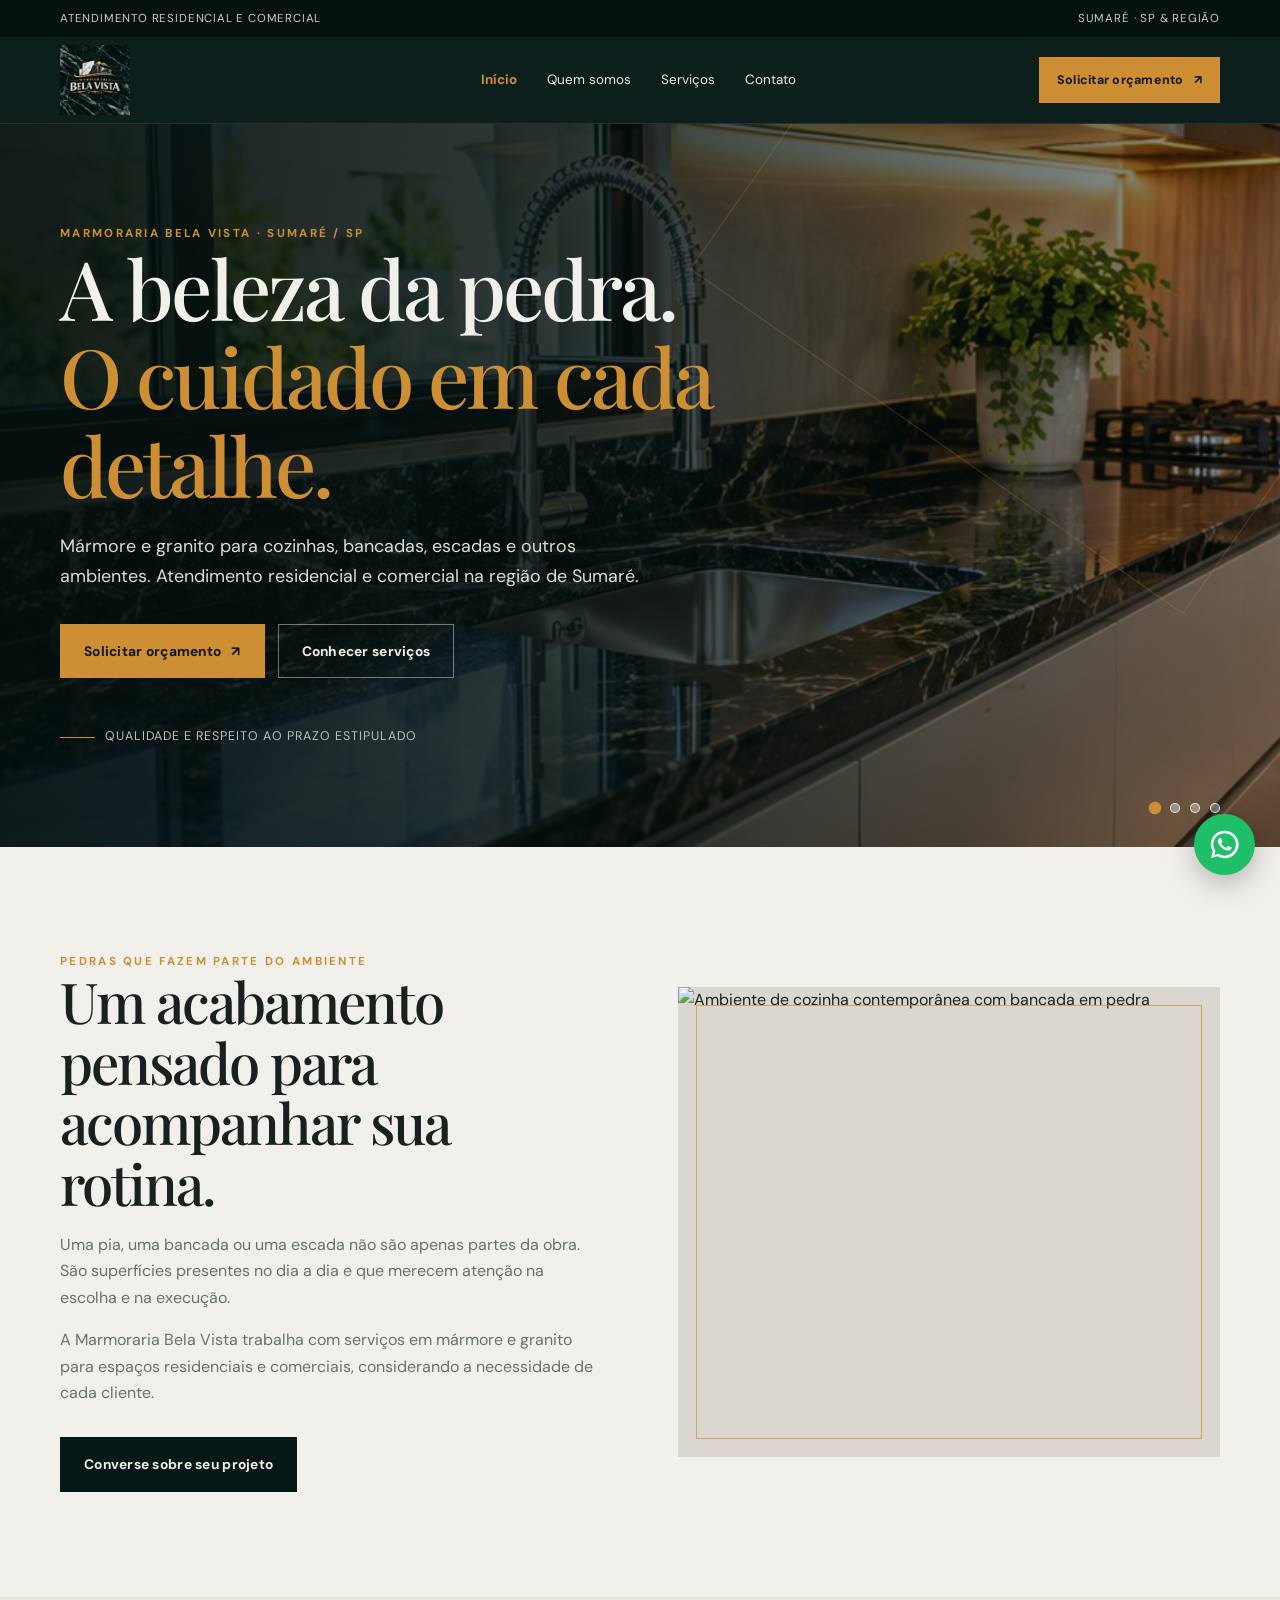
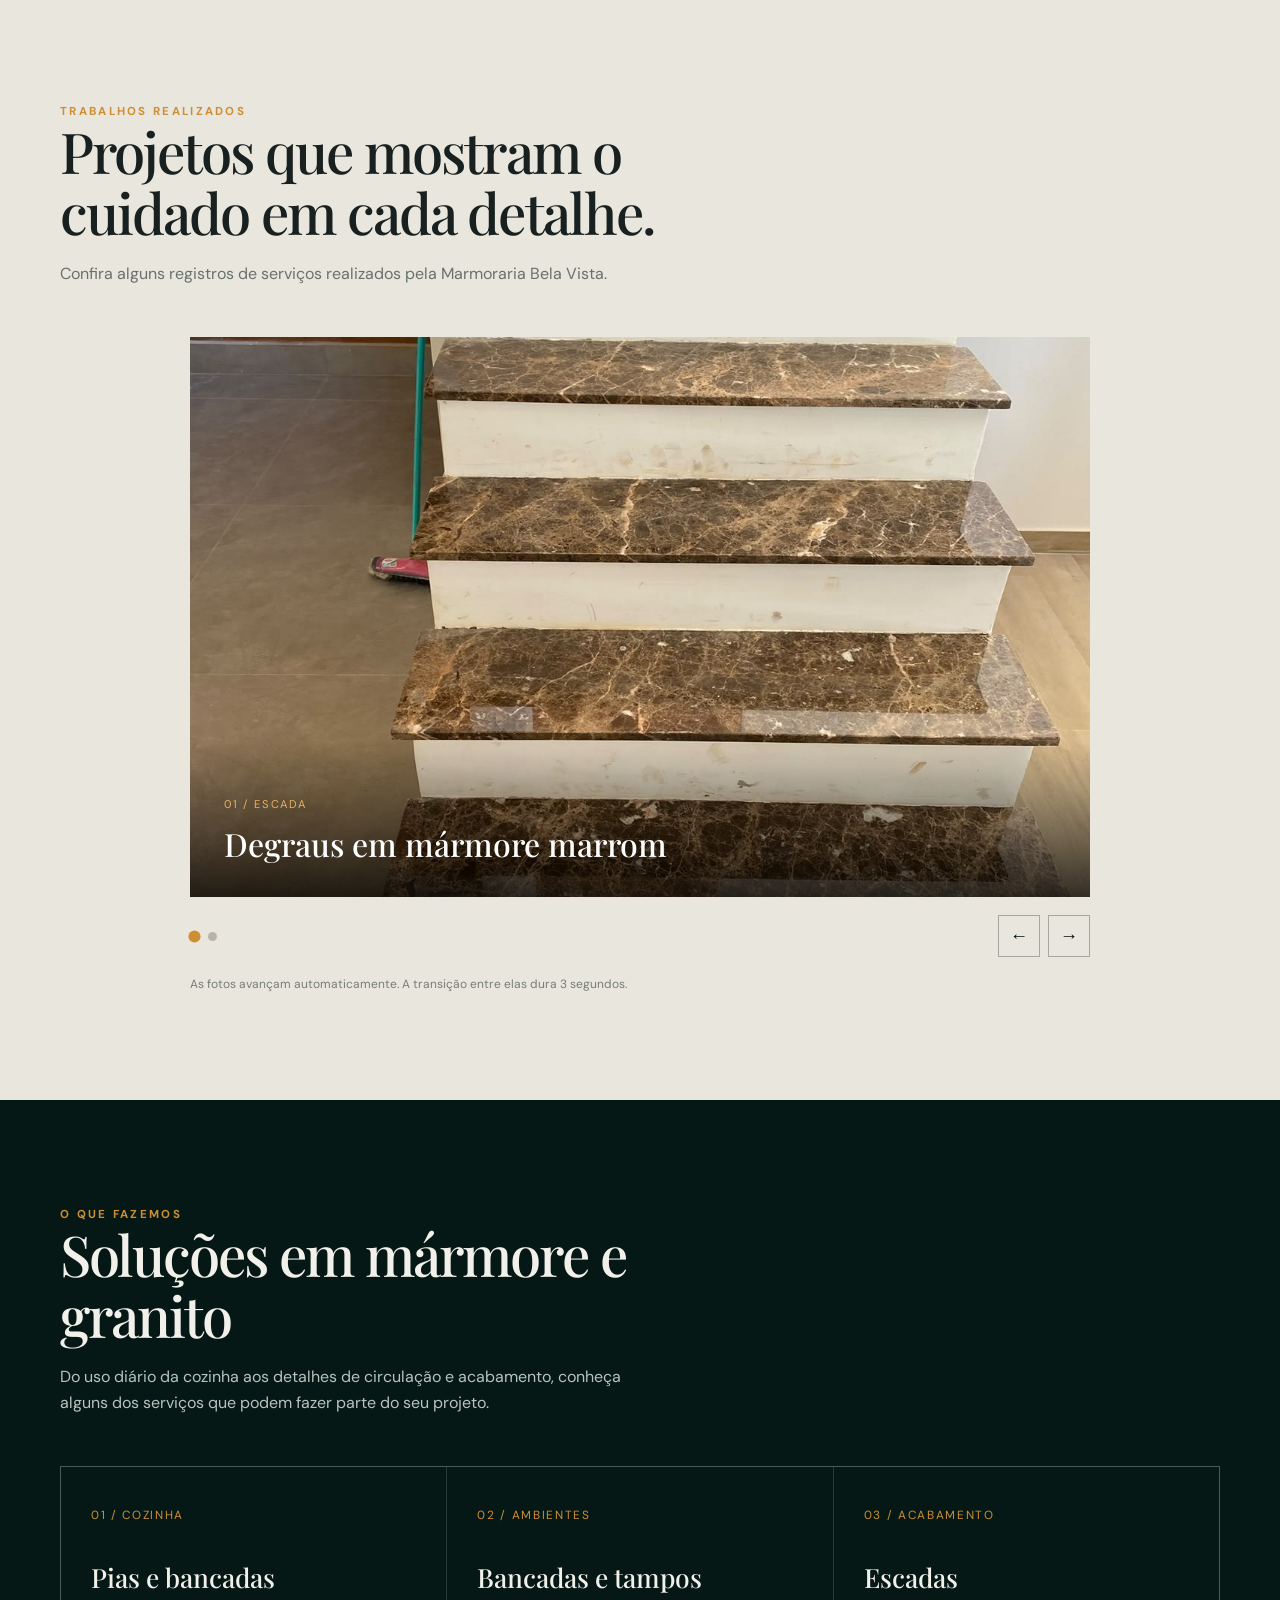
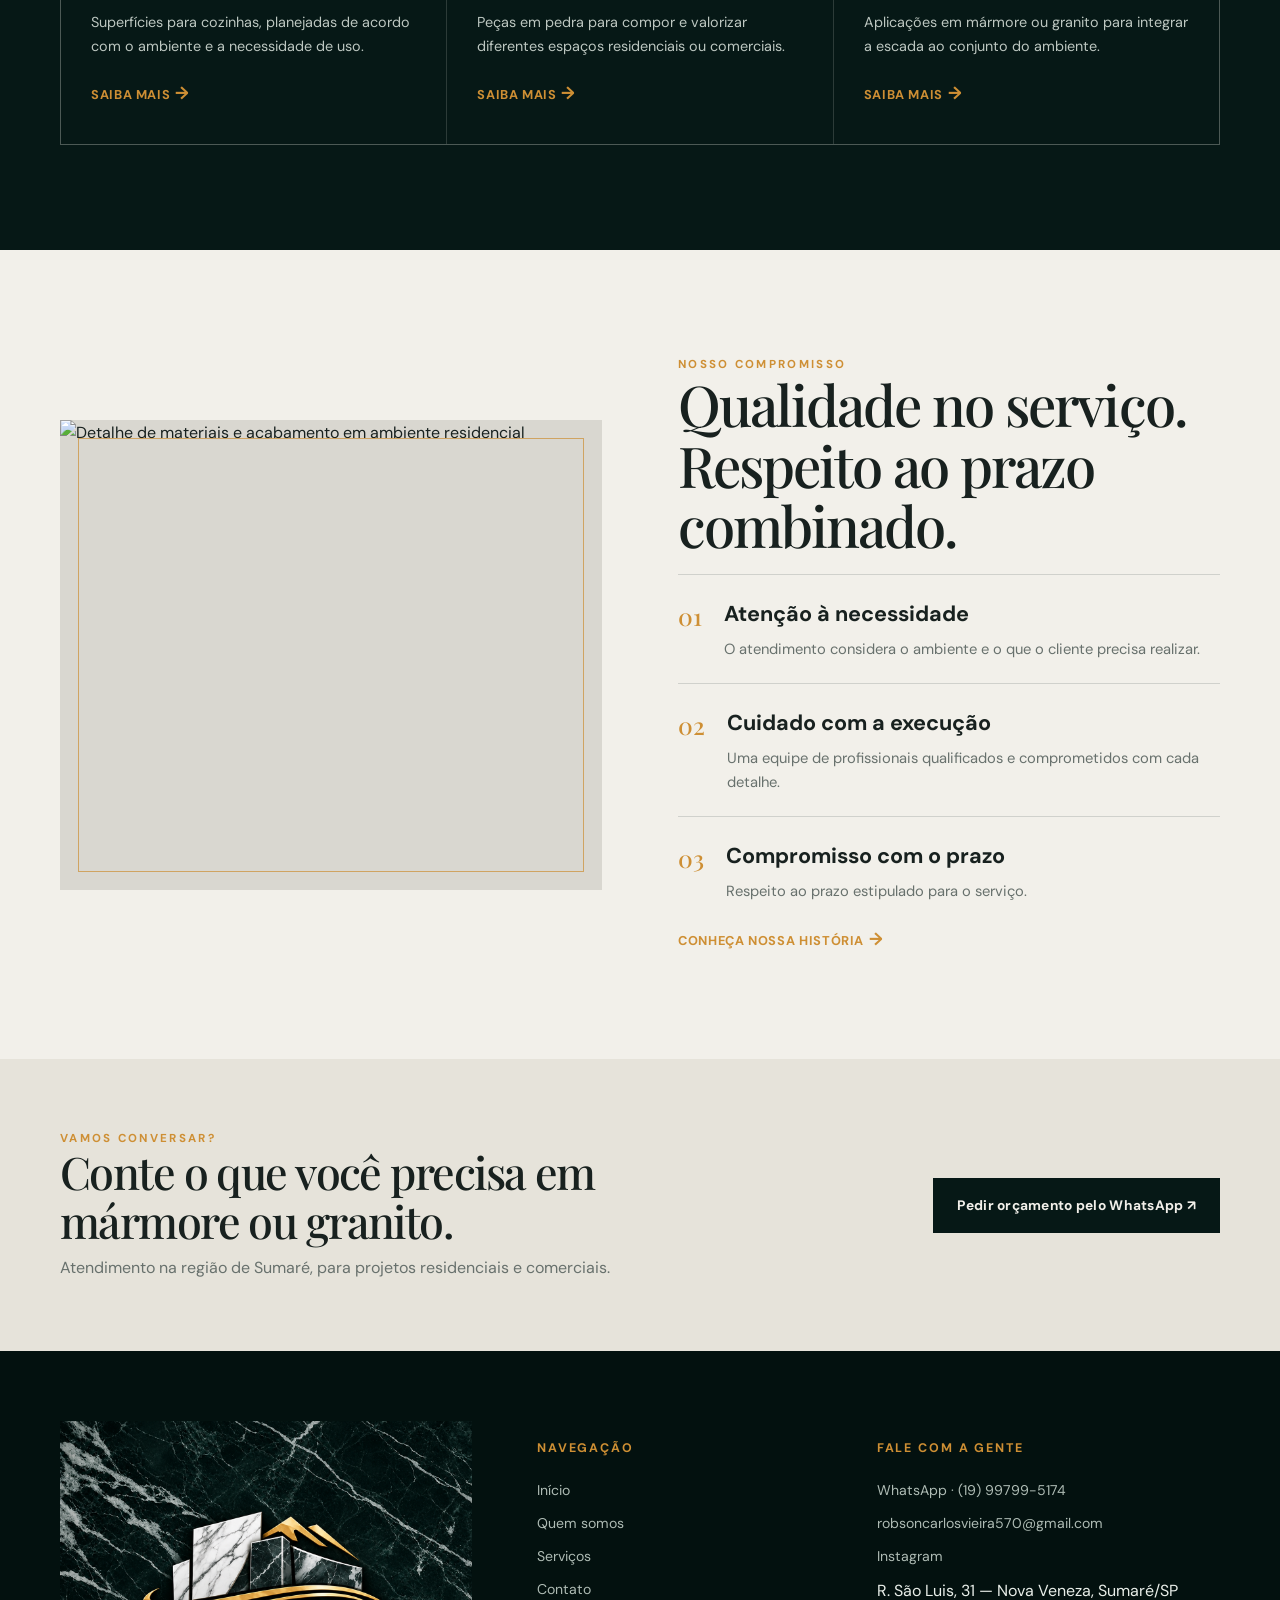
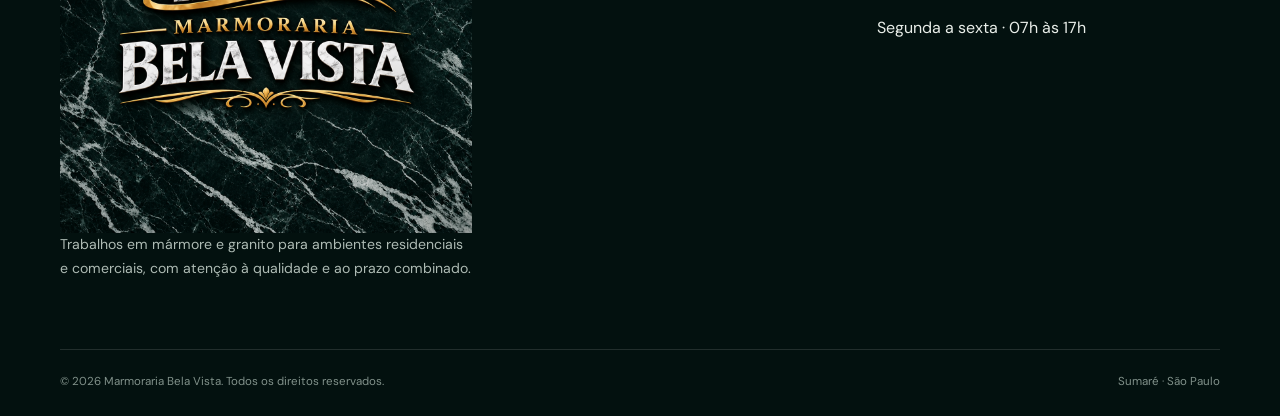
==== index.html @ 1e5c3ea9 "Initial commit: Site Marmoraria Bela Vista" ====
<!doctype html><html lang="pt-BR"><head><meta charset="utf-8"><meta name="viewport" content="width=device-width, initial-scale=1"><title>Mármore e granito em Sumaré | Marmoraria Bela Vista</title><meta name="description" content="Serviços em mármore e granito para cozinhas, bancadas, escadas e ambientes residenciais e comerciais na região de Sumaré, SP."><meta name="theme-color" content="#061816"><meta property="og:title" content="Mármore e granito em Sumaré | Marmoraria Bela Vista"><meta property="og:description" content="Serviços em mármore e granito para cozinhas, bancadas, escadas e ambientes residenciais e comerciais na região de Sumaré, SP."><meta property="og:type" content="website"><link rel="icon" href="assets/logo-bela-vista.png"><link rel="stylesheet" href="styles.css"></head><body>
<div class="topline"><div class="container"><span>ATENDIMENTO RESIDENCIAL E COMERCIAL</span><span>SUMARÉ · SP & REGIÃO</span></div></div>
<header class="header"><div class="container nav"><a class="brand" href="./index.html" aria-label="Marmoraria Bela Vista - página inicial"><img src="assets/logo-bela-vista.png" alt="Marmoraria Bela Vista"></a><nav class="navlinks" aria-label="Navegação principal"><a href="./index.html">Início</a><a href="./quem-somos.html">Quem somos</a><a href="./servicos.html">Serviços</a><a href="./contato.html">Contato</a></nav><a class="btn" href="https://wa.me/5519997995174?text=OL%C3%81%2C%20VIM%20PELO%20SITE%20E%20GOSTARIA%20DE%20SOLICITAR%20UM%20OR%C3%87AMENTO.">Solicitar orçamento <span>↗</span></a><button class="menu-toggle" aria-label="Abrir menu" aria-expanded="false">☰</button></div></header>

<main>
<section class="hero" aria-label="Destaques da Marmoraria Bela Vista">
  <div class="hero-slides" aria-hidden="true">
    <img class="hero-slide is-active" src="assets/hero-bancada-granito.jpg" alt="">
    <img class="hero-slide" src="assets/hero-pia-marmore.jpg" alt="">
    <img class="hero-slide" src="assets/hero-escada-granito.jpg" alt="">
    <img class="hero-slide" src="assets/hero-mesa-marmore.jpg" alt="">
  </div>
  <div class="hero-pagination" aria-label="Imagens em destaque">
    <button class="hero-dot is-active" type="button" aria-label="Mostrar imagem 1" aria-pressed="true"></button>
    <button class="hero-dot" type="button" aria-label="Mostrar imagem 2" aria-pressed="false"></button>
    <button class="hero-dot" type="button" aria-label="Mostrar imagem 3" aria-pressed="false"></button>
    <button class="hero-dot" type="button" aria-label="Mostrar imagem 4" aria-pressed="false"></button>
  </div>
  <div class="container"><div class="hero-content reveal"><div class="eyebrow">Marmoraria Bela Vista · Sumaré / SP</div><h1 class="serif">A beleza da pedra.<br><span>O cuidado em cada detalhe.</span></h1><p class="lead">Mármore e granito para cozinhas, bancadas, escadas e outros ambientes. Atendimento residencial e comercial na região de Sumaré.</p><div class="hero-actions"><a class="btn" href="https://wa.me/5519997995174?text=OL%C3%81%2C%20VIM%20PELO%20SITE%20E%20GOSTARIA%20DE%20SOLICITAR%20UM%20OR%C3%87AMENTO.">Solicitar orçamento <span>↗</span></a><a class="btn btn-outline" href="./servicos.html">Conhecer serviços</a></div><div class="hero-note"><i></i>Qualidade e respeito ao prazo estipulado</div></div></div></section>
<section class="section"><div class="container split"><div class="copy reveal"><div class="eyebrow">Pedras que fazem parte do ambiente</div><h2 class="serif">Um acabamento pensado para acompanhar sua rotina.</h2><p>Uma pia, uma bancada ou uma escada não são apenas partes da obra. São superfícies presentes no dia a dia e que merecem atenção na escolha e na execução.</p><p>A Marmoraria Bela Vista trabalha com serviços em mármore e granito para espaços residenciais e comerciais, considerando a necessidade de cada cliente.</p><a class="btn btn-dark" href="./contato.html">Converse sobre seu projeto</a></div><div class="photo-frame reveal"><img src="https://images.unsplash.com/photo-1600607687920-4e2a09cf159d?auto=format&fit=crop&w=1100&q=85" alt="Ambiente de cozinha contemporânea com bancada em pedra" loading="lazy"></div></div></section>

<section class="section projects-section" id="projetos">
  <div class="container">
    <div class="section-head reveal">
      <div class="eyebrow">Trabalhos realizados</div>
      <h2 class="serif">Projetos que mostram o cuidado em cada detalhe.</h2>
      <p>Confira alguns registros de serviços realizados pela Marmoraria Bela Vista.</p>
    </div>
    <div class="project-carousel reveal" aria-label="Galeria de projetos da Marmoraria Bela Vista">
      <div class="project-slides">
        <figure class="project-slide is-active">
          <img src="assets/projeto-escada-marmore-marrom.jpg" alt="Escada com degraus revestidos em mármore marrom" loading="lazy">
          <figcaption><span>01 / Escada</span><strong>Degraus em mármore marrom</strong></figcaption>
        </figure>
        <figure class="project-slide">
          <img src="assets/projeto-bancada-cozinha.jpg" alt="Bancada de cozinha em pedra clara com cuba de inox" loading="lazy">
          <figcaption><span>02 / Cozinha</span><strong>Bancada em pedra clara com cuba</strong></figcaption>
        </figure>
      </div>
      <div class="project-controls">
        <div class="project-dots" aria-label="Selecionar foto">
          <button class="project-dot is-active" aria-label="Mostrar foto 1" aria-pressed="true"></button>
          <button class="project-dot" aria-label="Mostrar foto 2" aria-pressed="false"></button>
        </div>
        <div class="project-arrows">
          <button class="project-arrow project-prev" aria-label="Foto anterior">←</button>
          <button class="project-arrow project-next" aria-label="Próxima foto">→</button>
        </div>
      </div>
      <p class="carousel-note">As fotos avançam automaticamente. A transição entre elas dura 3 segundos.</p>
    </div>
  </div>
</section>

<section class="section section-dark"><div class="container"><div class="section-head reveal"><div class="eyebrow">O que fazemos</div><h2 class="serif">Soluções em mármore e granito</h2><p>Do uso diário da cozinha aos detalhes de circulação e acabamento, conheça alguns dos serviços que podem fazer parte do seu projeto.</p></div><div class="services-grid"><article class="service reveal"><span class="index">01 / COZINHA</span><h3>Pias e bancadas</h3><p>Superfícies para cozinhas, planejadas de acordo com o ambiente e a necessidade de uso.</p><a class="text-link" href="servicos.html#pias">Saiba mais</a></article><article class="service reveal"><span class="index">02 / AMBIENTES</span><h3>Bancadas e tampos</h3><p>Peças em pedra para compor e valorizar diferentes espaços residenciais ou comerciais.</p><a class="text-link" href="servicos.html#bancadas">Saiba mais</a></article><article class="service reveal"><span class="index">03 / ACABAMENTO</span><h3>Escadas</h3><p>Aplicações em mármore ou granito para integrar a escada ao conjunto do ambiente.</p><a class="text-link" href="servicos.html#escadas">Saiba mais</a></article></div></div></section>
<section class="section"><div class="container split"><div class="photo-frame reveal"><img src="https://images.unsplash.com/photo-1600566753086-00f18fb6b3ea?auto=format&fit=crop&w=1100&q=85" alt="Detalhe de materiais e acabamento em ambiente residencial" loading="lazy"></div><div class="copy reveal"><div class="eyebrow">Nosso compromisso</div><h2 class="serif">Qualidade no serviço. Respeito ao prazo combinado.</h2><div class="numbered"><b>01</b><div><h3>Atenção à necessidade</h3><p>O atendimento considera o ambiente e o que o cliente precisa realizar.</p></div></div><div class="numbered"><b>02</b><div><h3>Cuidado com a execução</h3><p>Uma equipe de profissionais qualificados e comprometidos com cada detalhe.</p></div></div><div class="numbered"><b>03</b><div><h3>Compromisso com o prazo</h3><p>Respeito ao prazo estipulado para o serviço.</p></div></div><a class="text-link" href="./quem-somos.html">Conheça nossa história</a></div></div></section>
<section class="band"><div class="container band-inner"><div><div class="eyebrow">Vamos conversar?</div><h2 class="serif">Conte o que você precisa em mármore ou granito.</h2><p>Atendimento na região de Sumaré, para projetos residenciais e comerciais.</p></div><a class="btn btn-dark" href="https://wa.me/5519997995174?text=OL%C3%81%2C%20VIM%20PELO%20SITE%20E%20GOSTARIA%20DE%20SOLICITAR%20UM%20OR%C3%87AMENTO.">Pedir orçamento pelo WhatsApp ↗</a></div></section>
</main>
<footer class="footer"><div class="container"><div class="footer-grid"><div><a class="footer-brand" href="./index.html" aria-label="Marmoraria Bela Vista - página inicial"><img src="assets/logo-bela-vista.png" alt="Marmoraria Bela Vista"></a><p>Trabalhos em mármore e granito para ambientes residenciais e comerciais, com atenção à qualidade e ao prazo combinado.</p></div><div><h4>Navegação</h4><div class="footer-links"><a href="./index.html">Início</a><a href="./quem-somos.html">Quem somos</a><a href="./servicos.html">Serviços</a><a href="./contato.html">Contato</a></div></div><div><h4>Fale com a gente</h4><div class="footer-links"><a href="https://wa.me/5519997995174?text=OL%C3%81%2C%20VIM%20PELO%20SITE%20E%20GOSTARIA%20DE%20SOLICITAR%20UM%20OR%C3%87AMENTO.">WhatsApp · (19) 99799-5174</a><a href="mailto:robsoncarlosvieira570@gmail.com">robsoncarlosvieira570@gmail.com</a><a href="https://www.instagram.com/marmorariabelavista.26/" target="_blank" rel="noopener">Instagram</a><span>R. São Luis, 31 — Nova Veneza, Sumaré/SP</span><span>Segunda a sexta · 07h às 17h</span></div></div></div><div class="copyright"><span>© 2026 Marmoraria Bela Vista. Todos os direitos reservados.</span><span>Sumaré · São Paulo</span></div></div></footer>
<a class="whatsapp" href="https://wa.me/5519997995174?text=OL%C3%81%2C%20VIM%20PELO%20SITE%20E%20GOSTARIA%20DE%20SOLICITAR%20UM%20OR%C3%87AMENTO." target="_blank" rel="noopener" aria-label="Entrar em contato pelo WhatsApp"><svg viewBox="0 0 32 32" aria-hidden="true"><path d="M16 .8A15.1 15.1 0 0 0 3.1 23.7L1 31l7.5-2A15.2 15.2 0 1 0 16 .8zm0 27.5a12.3 12.3 0 0 1-6.3-1.7l-.5-.3-4.4 1.2L6 23.2l-.3-.5A12.4 12.4 0 1 1 16 28.3zm6.8-9.3c-.4-.2-2.2-1.1-2.5-1.2-.3-.1-.6-.2-.8.2-.2.4-1 1.2-1.2 1.4-.2.2-.4.3-.8.1-.4-.2-1.6-.6-3-1.9-1.1-1-1.9-2.2-2.1-2.6-.2-.4 0-.6.2-.8l.6-.7c.2-.2.3-.4.4-.7.1-.3 0-.5 0-.7-.1-.2-.8-2-1.1-2.7-.3-.7-.6-.6-.8-.6h-.7c-.2 0-.7.1-1 .5-.4.4-1.3 1.3-1.3 3.1s1.3 3.5 1.5 3.8c.2.2 2.6 4 6.3 5.6.9.4 1.6.6 2.1.7.9.3 1.8.2 2.4.1.7-.1 2.2-.9 2.5-1.8.3-.9.3-1.7.2-1.8-.1-.2-.3-.3-.7-.5z"/></svg></a>
<script src="script.js"></script></body></html>
---- styles.css ----
@import url('https://fonts.googleapis.com/css2?family=DM+Sans:wght@400;500;600;700&family=Playfair+Display:wght@500;600;700&display=swap');
:root{--green:#061816;--green2:#0d2925;--cream:#F2F0EA;--gold:#CE8F34;--ink:#18211f;--muted:#68716d;--line:rgba(6,24,22,.14);--white:#fff;--serif:'Playfair Display',Georgia,serif;--sans:'DM Sans',Arial,sans-serif}
*{box-sizing:border-box}html{scroll-behavior:smooth}body{margin:0;background:var(--cream);color:var(--ink);font-family:var(--sans);line-height:1.65}a{color:inherit;text-decoration:none}img{max-width:100%;display:block}.container{width:min(1160px,calc(100% - 48px));margin:auto}.eyebrow{color:var(--gold);font-size:.72rem;letter-spacing:.2em;text-transform:uppercase;font-weight:700}.serif{font-family:var(--serif);font-weight:500;line-height:1.08;letter-spacing:-.035em}h1,h2,h3,p{margin-top:0}h1{font-size:clamp(2.8rem,6.4vw,5.7rem);margin-bottom:24px}h2{font-size:clamp(2.2rem,4.4vw,3.7rem);margin-bottom:18px}h3{font-size:1.35rem}.lead{font-size:1.12rem;color:#d8dfda;max-width:590px}.muted{color:var(--muted)}.btn{display:inline-flex;align-items:center;justify-content:center;gap:10px;padding:15px 23px;background:var(--gold);color:#101713;font-weight:700;font-size:.86rem;letter-spacing:.02em;border:1px solid var(--gold);transition:.25s}.btn:hover{background:#e2aa55;transform:translateY(-2px)}.btn-outline{background:transparent;color:var(--cream);border-color:rgba(242,240,234,.45)}.btn-outline:hover{background:var(--cream);color:var(--green)}.btn-dark{background:var(--green);color:var(--cream);border-color:var(--green)}.btn-dark:hover{background:var(--green2)}.topline{background:#03110f;color:#c8d0cb;font-size:.72rem;letter-spacing:.07em;padding:9px 0}.topline .container{display:flex;justify-content:space-between;gap:20px}.header{position:sticky;top:0;z-index:20;background:rgba(6,24,22,.97);backdrop-filter:blur(12px);border-bottom:1px solid rgba(255,255,255,.09)}.nav{height:86px;display:flex;align-items:center;justify-content:space-between;gap:28px}.brand img{width:178px;height:70px;object-fit:contain;object-position:left center}.navlinks{display:flex;align-items:center;gap:30px;color:#e8ebe6;font-size:.84rem}.navlinks a{transition:color .2s}.navlinks a:hover,.navlinks a.active{color:var(--gold)}.nav .btn{padding:12px 17px;font-size:.78rem}.menu-toggle{display:none;background:none;border:1px solid #60716c;color:white;padding:9px 12px;font-size:1.2rem}.hero{background:var(--green);color:var(--cream);position:relative;overflow:hidden;min-height:650px;display:flex;align-items:center}.hero:before{content:"";position:absolute;inset:0;background:linear-gradient(90deg,rgba(3,15,13,.96) 0%,rgba(3,15,13,.86) 44%,rgba(3,15,13,.28) 100%),url('https://images.unsplash.com/photo-1600607687939-ce8a6c25118c?auto=format&fit=crop&w=2000&q=85') center/cover}.hero:after{content:"";position:absolute;right:-130px;top:-230px;width:600px;height:600px;border:1px solid rgba(206,143,52,.25);transform:rotate(35deg)}.hero-content{position:relative;z-index:1;padding:100px 0;max-width:700px}.hero h1 span{color:var(--gold)}.hero-actions{display:flex;gap:13px;flex-wrap:wrap;margin-top:32px}.hero-note{margin-top:48px;color:#b7c2bb;font-size:.78rem;letter-spacing:.08em;text-transform:uppercase}.hero-note i{display:inline-block;width:35px;height:1px;background:var(--gold);vertical-align:middle;margin-right:10px}.section{padding:105px 0}.section-dark{background:var(--green);color:var(--cream)}.section-head{max-width:720px;margin-bottom:50px}.section-head p{max-width:600px;color:var(--muted)}.section-dark .section-head p{color:#b8c3bd}.split{display:grid;grid-template-columns:1fr 1fr;gap:76px;align-items:center}.photo-frame{position:relative;min-height:470px;background:#d9d7d0;overflow:hidden}.photo-frame img{width:100%;height:100%;min-height:470px;object-fit:cover}.photo-frame:after{content:"";position:absolute;inset:18px;border:1px solid rgba(206,143,52,.7);pointer-events:none}.copy p{color:var(--muted)}.copy .btn{margin-top:15px}.numbered{display:flex;gap:22px;padding:22px 0;border-top:1px solid var(--line)}.numbered:last-child{border-bottom:1px solid var(--line)}.numbered b{font-family:var(--serif);font-size:1.5rem;color:var(--gold);font-weight:500}.numbered h3{margin:0 0 4px}.numbered p{margin:0;color:var(--muted);font-size:.92rem}.services-grid{display:grid;grid-template-columns:repeat(3,1fr);gap:1px;background:rgba(242,240,234,.16);border:1px solid rgba(242,240,234,.16)}.service{padding:34px 30px 36px;background:var(--green);min-height:255px;transition:background .25s}.service:hover{background:#10332d}.service .index{color:var(--gold);font-size:.74rem;letter-spacing:.14em}.service h3{font-family:var(--serif);font-size:1.65rem;font-weight:500;margin:28px 0 12px}.service p{color:#bdc7c1;font-size:.9rem;margin-bottom:20px}.text-link{color:var(--gold);font-weight:700;font-size:.8rem;letter-spacing:.05em;text-transform:uppercase}.text-link:after{content:' →';font-size:1.1rem}.band{background:#e6e3da;padding:70px 0}.band-inner{display:flex;align-items:center;justify-content:space-between;gap:35px}.band h2{font-size:clamp(2rem,3.5vw,3rem);max-width:690px;margin:0}.band p{color:var(--muted);margin:10px 0 0}.story{background:var(--green);color:var(--cream);padding:100px 0}.story .copy p{color:#c3ccc6}.story-photo{height:510px;object-fit:cover;width:100%}.values{display:grid;grid-template-columns:repeat(3,1fr);gap:30px;margin-top:55px}.value{border-top:1px solid rgba(206,143,52,.6);padding-top:20px}.value h3{font-family:var(--serif);font-weight:500;font-size:1.5rem}.value p{font-size:.9rem;color:#c3ccc6}.page-hero{background:var(--green);color:var(--cream);padding:100px 0 92px;position:relative;overflow:hidden}.page-hero:after{content:"";position:absolute;width:520px;height:520px;border:1px solid rgba(206,143,52,.2);right:-150px;top:-250px;transform:rotate(35deg)}.page-hero h1{font-size:clamp(2.8rem,5vw,4.8rem);max-width:820px}.page-hero p{color:#c5cec8;max-width:650px;font-size:1.05rem}.service-detail{display:grid;grid-template-columns:.8fr 1.2fr;gap:70px;padding:62px 0;border-bottom:1px solid var(--line)}.service-detail:last-child{border:0}.service-detail .tag{color:var(--gold);letter-spacing:.16em;font-size:.75rem;font-weight:700}.service-detail h2{font-size:2.4rem}.service-detail p{color:var(--muted)}.service-detail ul{padding-left:18px;color:var(--muted)}.contact-layout{display:grid;grid-template-columns:.85fr 1.15fr;gap:70px}.contact-list{margin-top:35px}.contact-item{padding:19px 0;border-top:1px solid var(--line)}.contact-item small{display:block;color:var(--muted);text-transform:uppercase;letter-spacing:.13em;font-size:.68rem;margin-bottom:5px}.contact-item strong{font-weight:600}.map{width:100%;height:430px;border:0;filter:grayscale(1) contrast(.95)}.footer{background:#03110f;color:#e9eee9;padding:70px 0 25px}.footer-grid{display:grid;grid-template-columns:1.2fr .8fr 1fr;gap:65px;padding-bottom:55px}.footer-logo{width:190px;height:90px;object-fit:contain;object-position:left}.footer p,.footer a{color:#aebbb4;font-size:.88rem}.footer h4{font-size:.78rem;letter-spacing:.15em;text-transform:uppercase;color:var(--gold);margin-bottom:20px}.footer-links{display:grid;gap:10px}.copyright{border-top:1px solid rgba(255,255,255,.12);padding-top:22px;display:flex;justify-content:space-between;gap:20px;color:#81918a;font-size:.72rem}.whatsapp{position:fixed;right:25px;bottom:25px;width:61px;height:61px;border-radius:50%;background:#1fbf69;display:grid;place-items:center;z-index:30;box-shadow:0 8px 28px rgba(0,0,0,.25);animation:pulse 2.5s infinite}.whatsapp svg{width:29px;height:29px;fill:white}.whatsapp:hover{transform:scale(1.06)}@keyframes pulse{0%,100%{box-shadow:0 0 0 0 rgba(31,191,105,.42),0 8px 28px rgba(0,0,0,.25)}50%{box-shadow:0 0 0 10px rgba(31,191,105,0),0 8px 28px rgba(0,0,0,.25)}}.reveal{opacity:0;transform:translateY(18px);transition:opacity .7s,transform .7s}.reveal.visible{opacity:1;transform:none}
@media(max-width:900px){.navlinks{gap:17px}.navlinks a{font-size:.78rem}.nav .btn{display:none}.split{gap:38px}.services-grid{grid-template-columns:repeat(2,1fr)}.footer-grid{gap:35px}.contact-layout{gap:35px}}
@media(max-width:700px){.container{width:min(100% - 36px,560px)}.topline .container{justify-content:center;text-align:center}.topline span:last-child{display:none}.nav{height:74px}.brand img{width:150px;height:62px}.menu-toggle{display:block}.navlinks{display:none;position:absolute;top:74px;left:0;right:0;background:#061816;padding:18px 24px 25px;flex-direction:column;align-items:flex-start;gap:18px;border-top:1px solid rgba(255,255,255,.1)}.navlinks.open{display:flex}.navlinks a{font-size:.92rem}.hero{min-height:620px}.hero:before{background:linear-gradient(90deg,rgba(3,15,13,.94),rgba(3,15,13,.72)),url('https://images.unsplash.com/photo-1600607687939-ce8a6c25118c?auto=format&fit=crop&w=1000&q=80') center/cover}.hero-content{padding:82px 0}.hero h1{font-size:clamp(2.7rem,13vw,4.3rem)}.lead{font-size:1rem}.section{padding:75px 0}.split,.contact-layout,.service-detail{grid-template-columns:1fr;gap:32px}.photo-frame,.photo-frame img{min-height:330px}.services-grid{grid-template-columns:1fr}.service{min-height:0;padding:28px}.band-inner{align-items:flex-start;flex-direction:column}.band{padding:55px 0}.story{padding:75px 0}.story-photo{height:360px}.values{grid-template-columns:1fr;gap:20px;margin-top:35px}.page-hero{padding:76px 0 70px}.page-hero h1{font-size:2.8rem}.service-detail{padding:42px 0}.service-detail h2{font-size:2rem}.map{height:330px}.footer-grid{grid-template-columns:1fr;gap:32px}.footer{padding-top:55px}.copyright{flex-direction:column;gap:8px}.whatsapp{width:56px;height:56px;right:17px;bottom:17px}}
@media(prefers-reduced-motion:reduce){*,*:before,*:after{scroll-behavior:auto!important;animation:none!important;transition:none!important}.reveal{opacity:1;transform:none}}


/* Galeria de projetos reais — fade de 3 segundos */
.projects-section{background:#e9e6de}
.project-carousel{max-width:900px;margin:0 auto}
.project-slides{position:relative;min-height:560px;background:#d5d1c7;overflow:hidden}
.project-slide{position:absolute;inset:0;margin:0;opacity:0;visibility:hidden;transition:opacity 3s ease,visibility 3s ease}
.project-slide.is-active{opacity:1;visibility:visible;z-index:1}
.project-slide img{width:100%;height:560px;object-fit:cover;object-position:center 54%}
.project-slide figcaption{position:absolute;left:0;right:0;bottom:0;padding:55px 34px 26px;color:#fff;background:linear-gradient(transparent,rgba(0,0,0,.78));display:flex;flex-direction:column;gap:5px}
.project-slide figcaption span{font-size:.7rem;letter-spacing:.16em;text-transform:uppercase;color:#e7b15e}
.project-slide figcaption strong{font-family:var(--serif);font-size:clamp(1.35rem,3vw,2rem);font-weight:500}
.project-controls{display:flex;justify-content:space-between;align-items:center;padding:18px 0}
.project-dots{display:flex;gap:9px}
.project-dot{width:9px;height:9px;border:0;border-radius:50%;padding:0;background:#b9b4a8;cursor:pointer;transition:background .25s,transform .25s}
.project-dot.is-active{background:var(--gold);transform:scale(1.35)}
.project-arrows{display:flex;gap:8px}
.project-arrow{width:42px;height:42px;border:1px solid rgba(6,24,22,.3);background:transparent;color:var(--green);font-size:1.15rem;cursor:pointer;transition:.2s}
.project-arrow:hover{background:var(--green);color:var(--cream)}
.carousel-note{font-size:.75rem;color:#777d76;margin:0}
@media(max-width:700px){.project-slides{min-height:470px}.project-slide img{height:470px}.project-slide figcaption{padding:45px 20px 20px}}
@media(prefers-reduced-motion:reduce){.project-slide{transition:none}}


/* Ajustes de navegação e slideshow principal */
.navlinks a[aria-current="page"]{color:var(--gold);font-weight:700}
.hero{isolation:isolate}
.hero:before{z-index:1;background:linear-gradient(90deg,rgba(3,15,13,.94) 0%,rgba(3,15,13,.82) 44%,rgba(3,15,13,.42) 100%)}
.hero:after{z-index:3;pointer-events:none}
.hero-slides{position:absolute;inset:0;z-index:0;background:#061816}
.hero-slide{position:absolute;inset:0;width:100%;height:100%;object-fit:cover;opacity:0;transition:opacity 1.6s ease;object-position:center 54%}
.hero-slide.is-active{opacity:1}
.hero-pagination{position:absolute;z-index:2;right:max(24px,calc((100% - 1160px)/2));bottom:34px;display:flex;gap:10px}
.hero-dot{width:10px;height:10px;border:1px solid rgba(255,255,255,.8);border-radius:50%;padding:0;background:rgba(255,255,255,.35);cursor:pointer;transition:background .25s,transform .25s}
.hero-dot.is-active{background:var(--gold);border-color:var(--gold);transform:scale(1.25)}
@media(max-width:700px){.hero-pagination{right:22px;bottom:24px}}
@media(prefers-reduced-motion:reduce){.hero-slide{transition:none}}

.hero-content{position:relative;z-index:2}
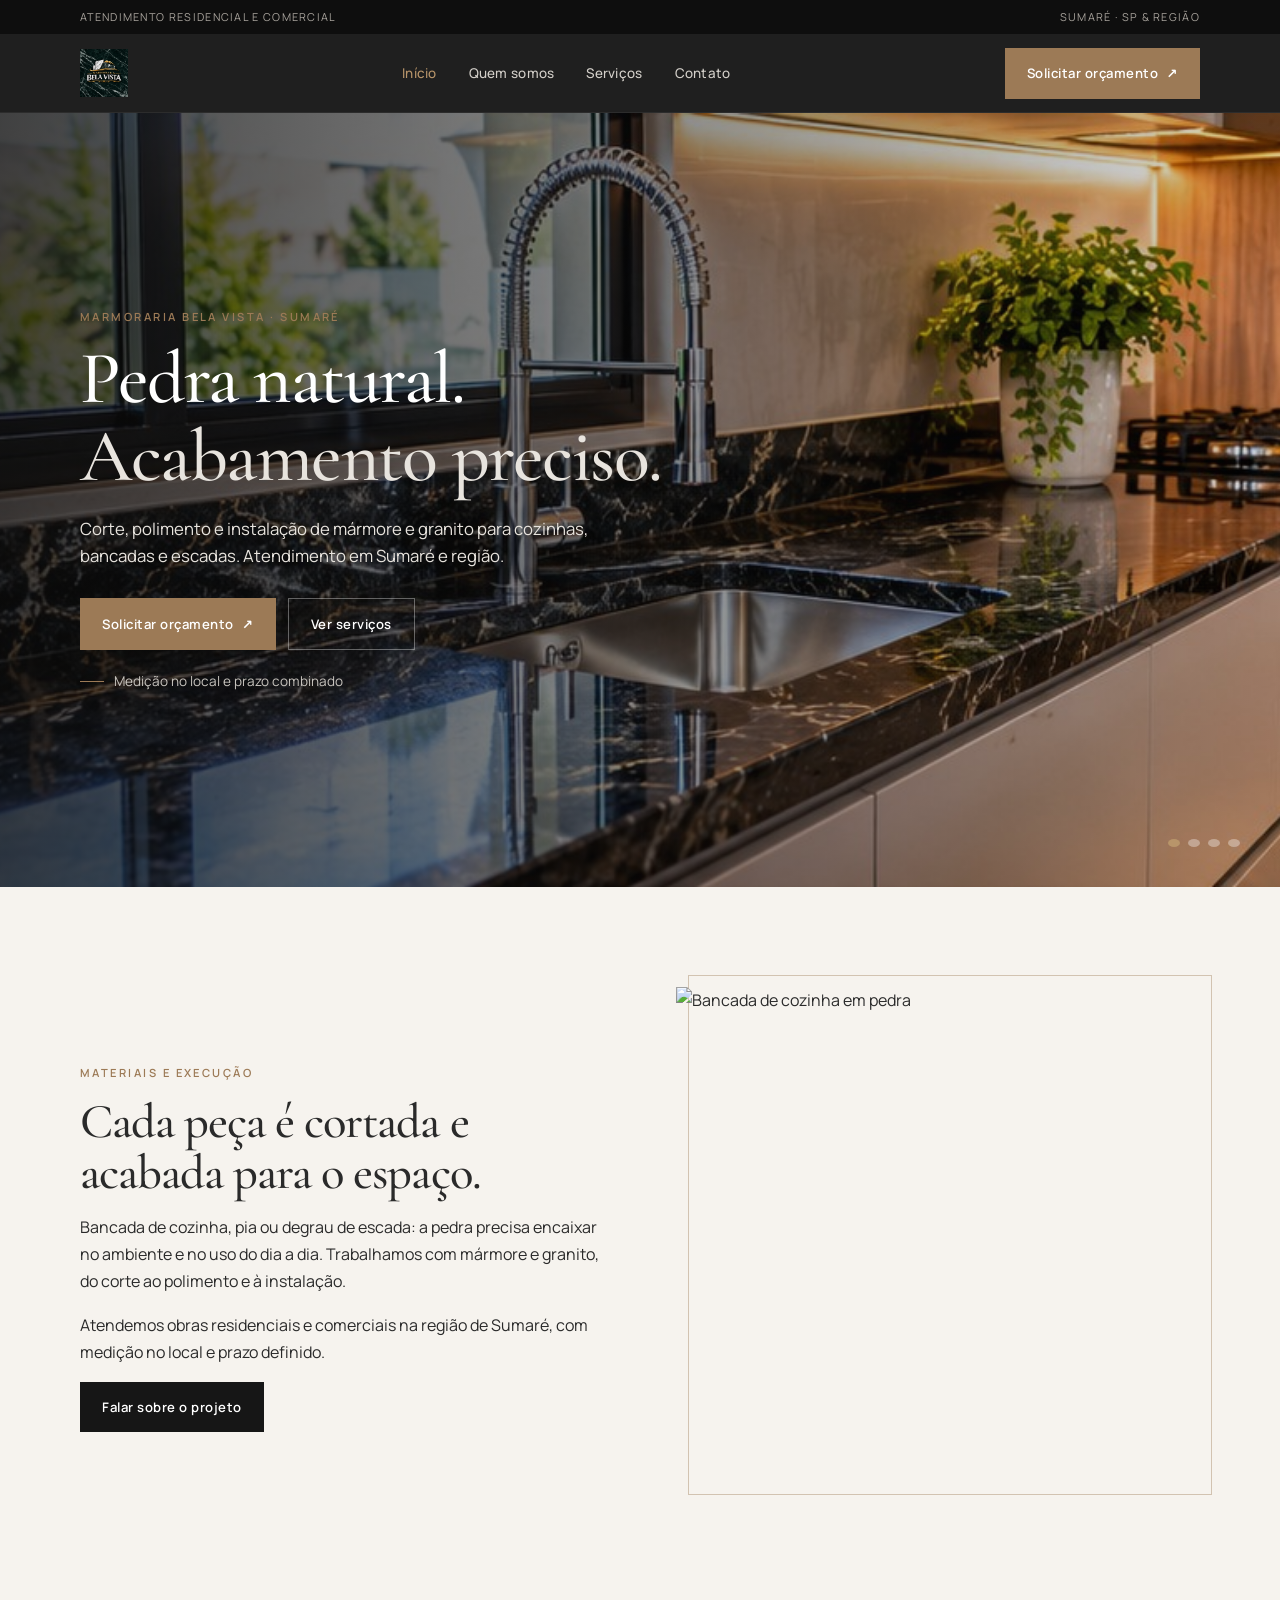
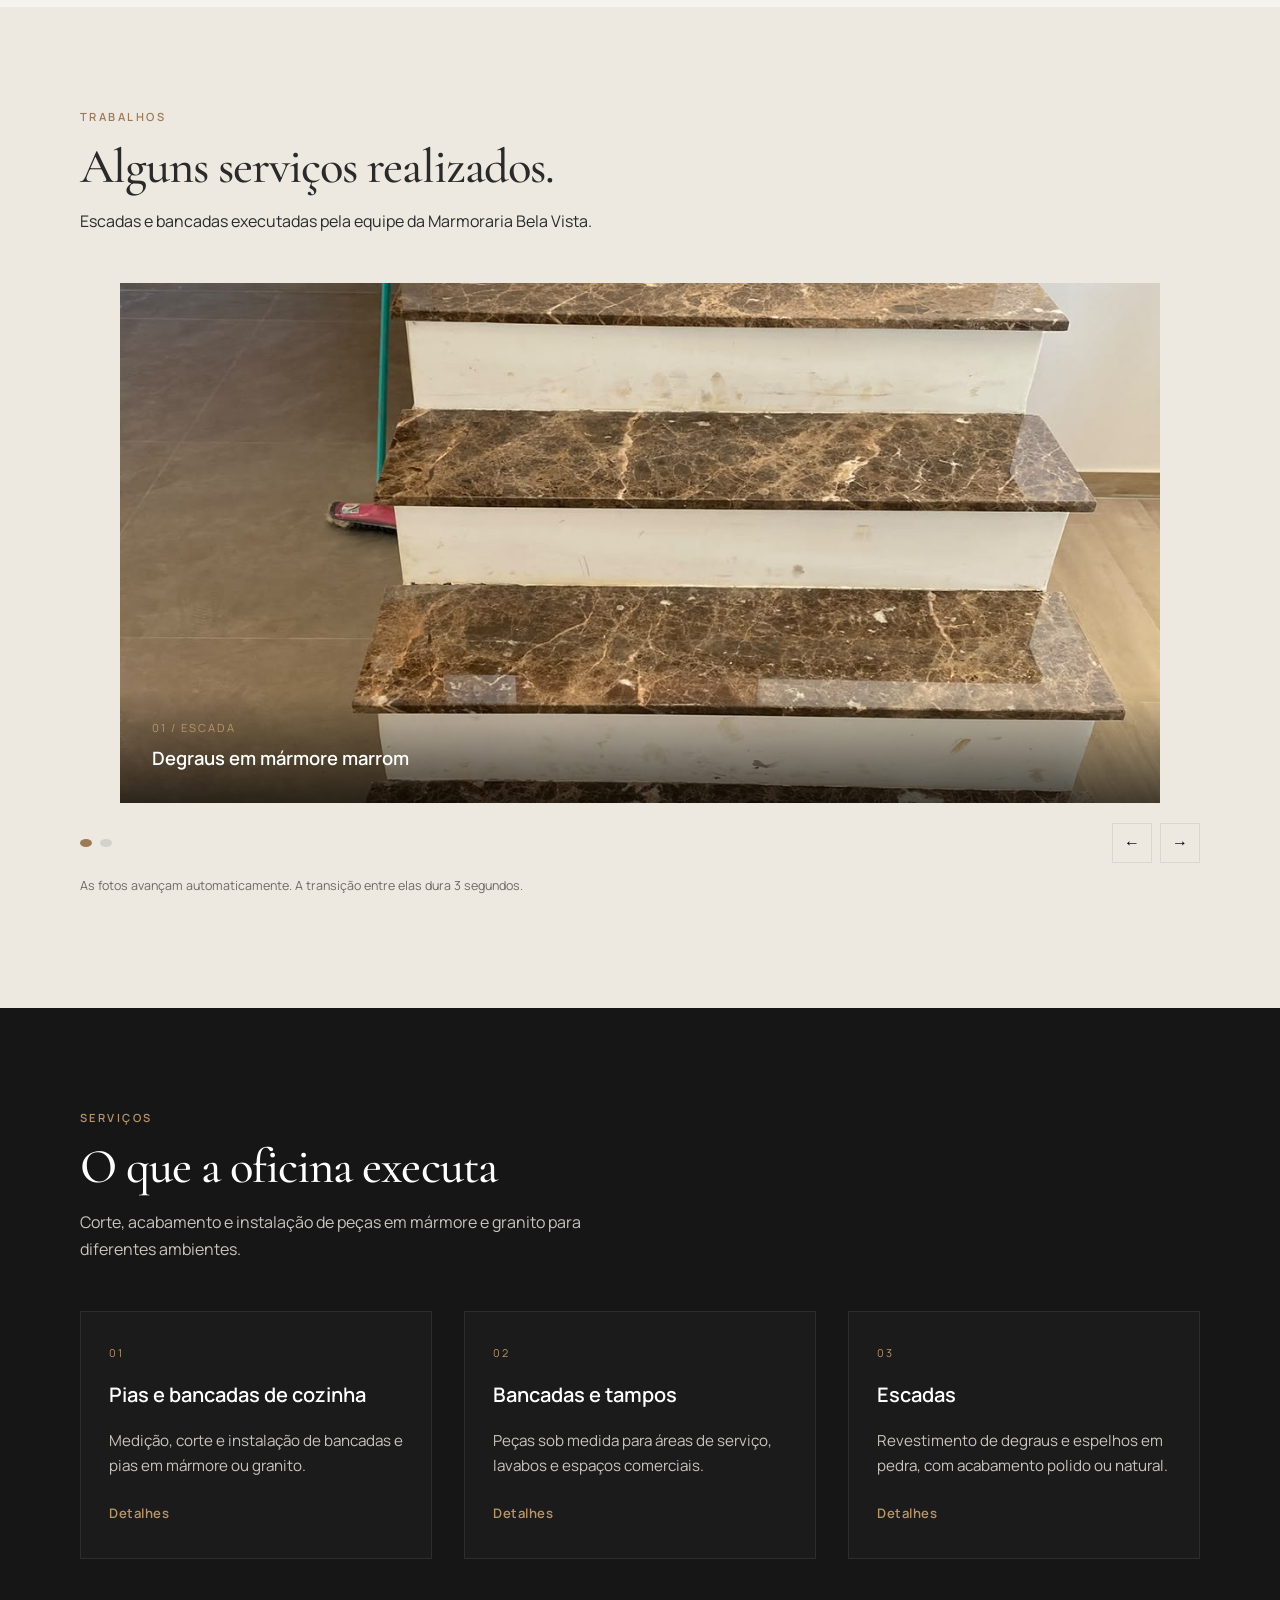
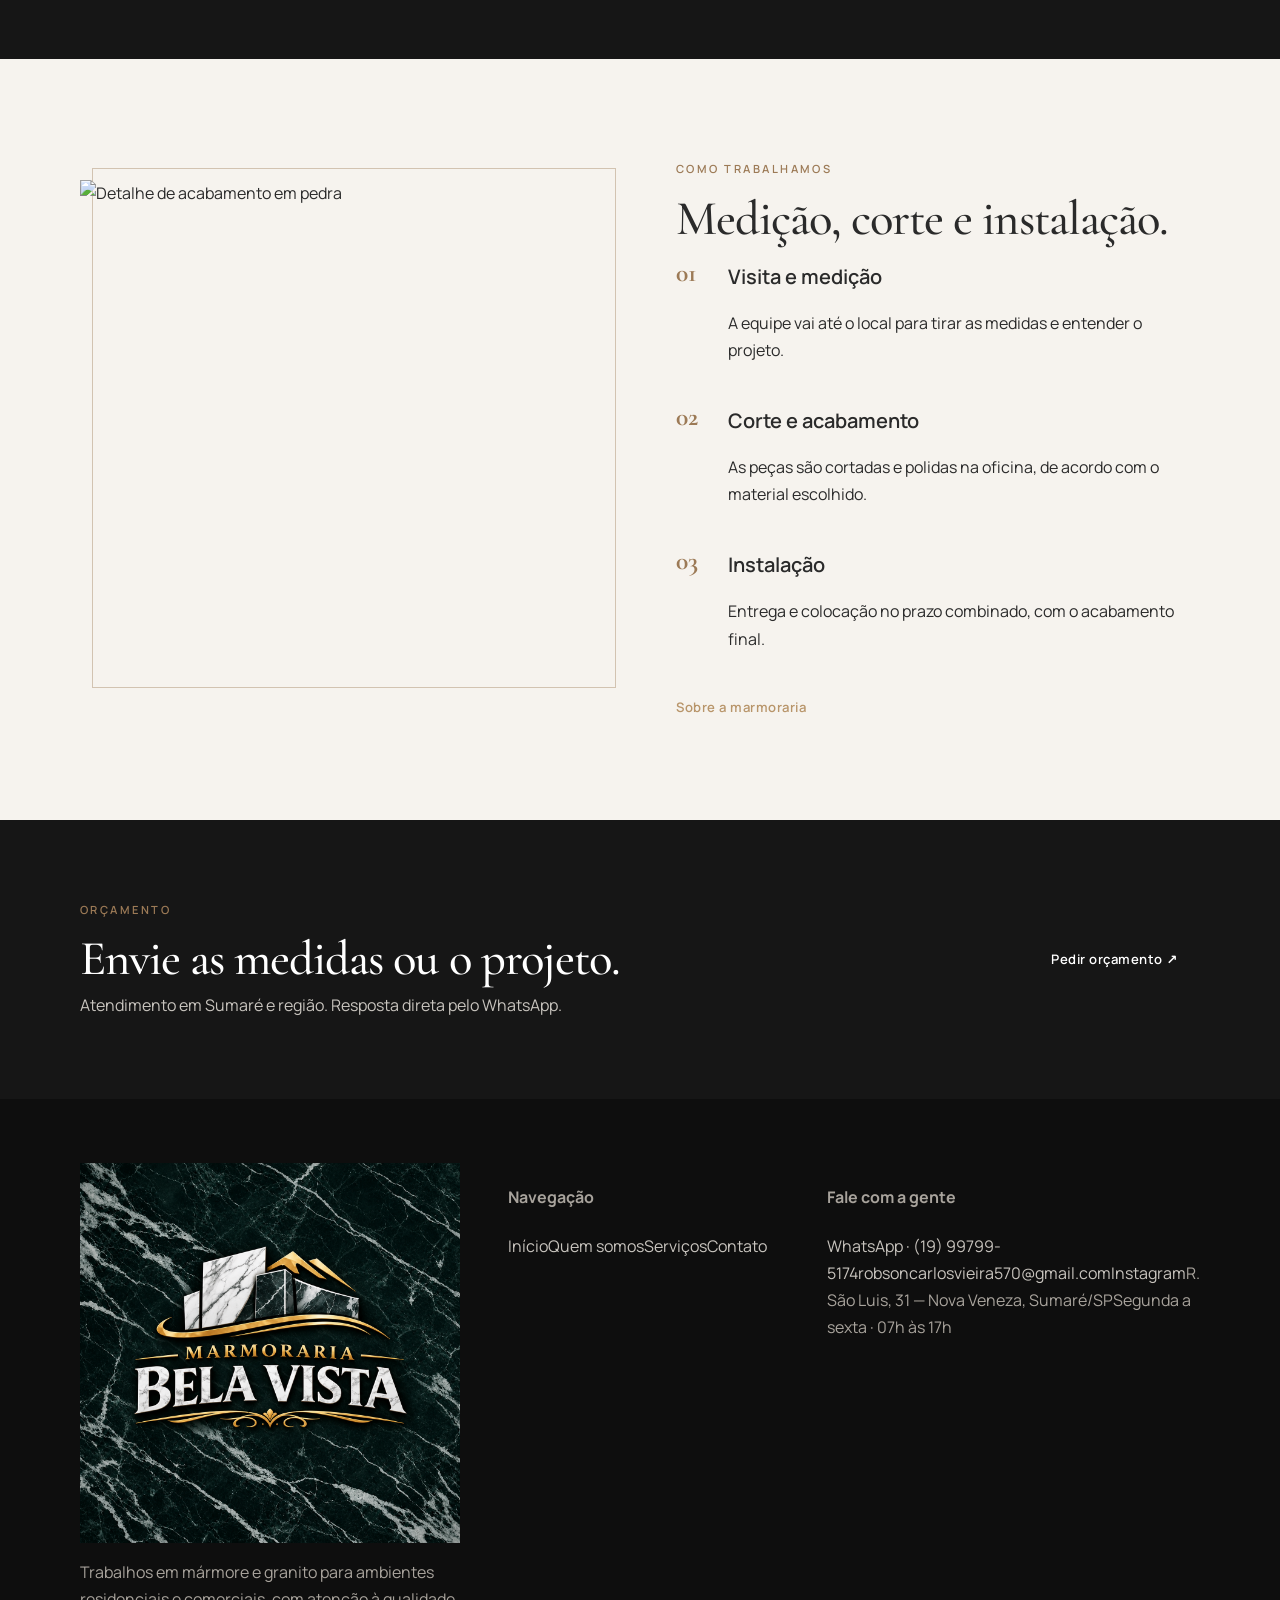
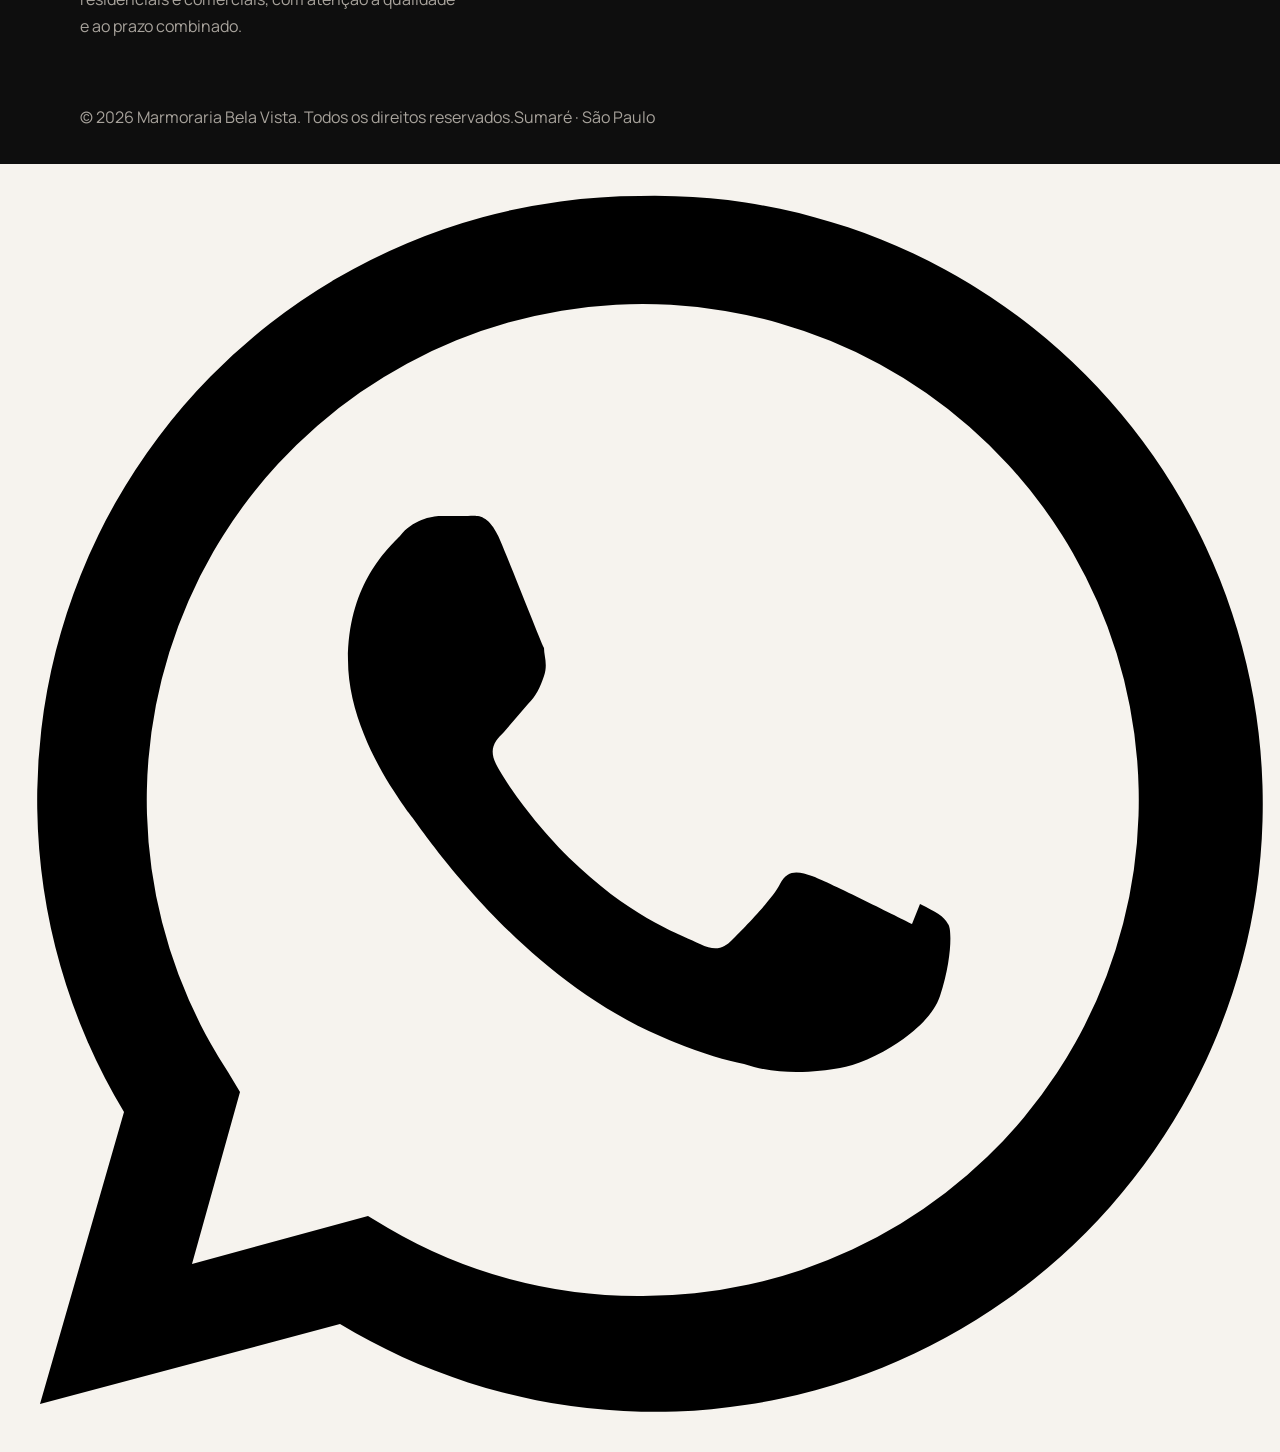
==== commit cbe79741: "Refina visual e texto: mais autêntico e sofisticado" ====
--- a/index.html
+++ b/index.html
@@ -16,15 +16,15 @@
     <button class="hero-dot" type="button" aria-label="Mostrar imagem 3" aria-pressed="false"></button>
     <button class="hero-dot" type="button" aria-label="Mostrar imagem 4" aria-pressed="false"></button>
   </div>
-  <div class="container"><div class="hero-content reveal"><div class="eyebrow">Marmoraria Bela Vista · Sumaré / SP</div><h1 class="serif">A beleza da pedra.<br><span>O cuidado em cada detalhe.</span></h1><p class="lead">Mármore e granito para cozinhas, bancadas, escadas e outros ambientes. Atendimento residencial e comercial na região de Sumaré.</p><div class="hero-actions"><a class="btn" href="https://wa.me/5519997995174?text=OL%C3%81%2C%20VIM%20PELO%20SITE%20E%20GOSTARIA%20DE%20SOLICITAR%20UM%20OR%C3%87AMENTO.">Solicitar orçamento <span>↗</span></a><a class="btn btn-outline" href="./servicos.html">Conhecer serviços</a></div><div class="hero-note"><i></i>Qualidade e respeito ao prazo estipulado</div></div></div></section>
-<section class="section"><div class="container split"><div class="copy reveal"><div class="eyebrow">Pedras que fazem parte do ambiente</div><h2 class="serif">Um acabamento pensado para acompanhar sua rotina.</h2><p>Uma pia, uma bancada ou uma escada não são apenas partes da obra. São superfícies presentes no dia a dia e que merecem atenção na escolha e na execução.</p><p>A Marmoraria Bela Vista trabalha com serviços em mármore e granito para espaços residenciais e comerciais, considerando a necessidade de cada cliente.</p><a class="btn btn-dark" href="./contato.html">Converse sobre seu projeto</a></div><div class="photo-frame reveal"><img src="https://images.unsplash.com/photo-1600607687920-4e2a09cf159d?auto=format&fit=crop&w=1100&q=85" alt="Ambiente de cozinha contemporânea com bancada em pedra" loading="lazy"></div></div></section>
+  <div class="container"><div class="hero-content reveal"><div class="eyebrow">Marmoraria Bela Vista · Sumaré</div><h1 class="serif">Pedra natural.<br><span>Acabamento preciso.</span></h1><p class="lead">Corte, polimento e instalação de mármore e granito para cozinhas, bancadas e escadas. Atendimento em Sumaré e região.</p><div class="hero-actions"><a class="btn" href="https://wa.me/5519997995174?text=OL%C3%81%2C%20VIM%20PELO%20SITE%20E%20GOSTARIA%20DE%20SOLICITAR%20UM%20OR%C3%87AMENTO.">Solicitar orçamento <span>↗</span></a><a class="btn btn-outline" href="./servicos.html">Ver serviços</a></div><div class="hero-note"><i></i>Medição no local e prazo combinado</div></div></div></section>
+<section class="section"><div class="container split"><div class="copy reveal"><div class="eyebrow">Materiais e execução</div><h2 class="serif">Cada peça é cortada e acabada para o espaço.</h2><p>Bancada de cozinha, pia ou degrau de escada: a pedra precisa encaixar no ambiente e no uso do dia a dia. Trabalhamos com mármore e granito, do corte ao polimento e à instalação.</p><p>Atendemos obras residenciais e comerciais na região de Sumaré, com medição no local e prazo definido.</p><a class="btn btn-dark" href="./contato.html">Falar sobre o projeto</a></div><div class="photo-frame reveal"><img src="https://images.unsplash.com/photo-1600607687920-4e2a09cf159d?auto=format&fit=crop&w=1100&q=85" alt="Bancada de cozinha em pedra" loading="lazy"></div></div></section>
 
 <section class="section projects-section" id="projetos">
   <div class="container">
     <div class="section-head reveal">
-      <div class="eyebrow">Trabalhos realizados</div>
-      <h2 class="serif">Projetos que mostram o cuidado em cada detalhe.</h2>
-      <p>Confira alguns registros de serviços realizados pela Marmoraria Bela Vista.</p>
+      <div class="eyebrow">Trabalhos</div>
+      <h2 class="serif">Alguns serviços realizados.</h2>
+      <p>Escadas e bancadas executadas pela equipe da Marmoraria Bela Vista.</p>
     </div>
     <div class="project-carousel reveal" aria-label="Galeria de projetos da Marmoraria Bela Vista">
       <div class="project-slides">
@@ -52,9 +52,9 @@
   </div>
 </section>
 
-<section class="section section-dark"><div class="container"><div class="section-head reveal"><div class="eyebrow">O que fazemos</div><h2 class="serif">Soluções em mármore e granito</h2><p>Do uso diário da cozinha aos detalhes de circulação e acabamento, conheça alguns dos serviços que podem fazer parte do seu projeto.</p></div><div class="services-grid"><article class="service reveal"><span class="index">01 / COZINHA</span><h3>Pias e bancadas</h3><p>Superfícies para cozinhas, planejadas de acordo com o ambiente e a necessidade de uso.</p><a class="text-link" href="servicos.html#pias">Saiba mais</a></article><article class="service reveal"><span class="index">02 / AMBIENTES</span><h3>Bancadas e tampos</h3><p>Peças em pedra para compor e valorizar diferentes espaços residenciais ou comerciais.</p><a class="text-link" href="servicos.html#bancadas">Saiba mais</a></article><article class="service reveal"><span class="index">03 / ACABAMENTO</span><h3>Escadas</h3><p>Aplicações em mármore ou granito para integrar a escada ao conjunto do ambiente.</p><a class="text-link" href="servicos.html#escadas">Saiba mais</a></article></div></div></section>
-<section class="section"><div class="container split"><div class="photo-frame reveal"><img src="https://images.unsplash.com/photo-1600566753086-00f18fb6b3ea?auto=format&fit=crop&w=1100&q=85" alt="Detalhe de materiais e acabamento em ambiente residencial" loading="lazy"></div><div class="copy reveal"><div class="eyebrow">Nosso compromisso</div><h2 class="serif">Qualidade no serviço. Respeito ao prazo combinado.</h2><div class="numbered"><b>01</b><div><h3>Atenção à necessidade</h3><p>O atendimento considera o ambiente e o que o cliente precisa realizar.</p></div></div><div class="numbered"><b>02</b><div><h3>Cuidado com a execução</h3><p>Uma equipe de profissionais qualificados e comprometidos com cada detalhe.</p></div></div><div class="numbered"><b>03</b><div><h3>Compromisso com o prazo</h3><p>Respeito ao prazo estipulado para o serviço.</p></div></div><a class="text-link" href="./quem-somos.html">Conheça nossa história</a></div></div></section>
-<section class="band"><div class="container band-inner"><div><div class="eyebrow">Vamos conversar?</div><h2 class="serif">Conte o que você precisa em mármore ou granito.</h2><p>Atendimento na região de Sumaré, para projetos residenciais e comerciais.</p></div><a class="btn btn-dark" href="https://wa.me/5519997995174?text=OL%C3%81%2C%20VIM%20PELO%20SITE%20E%20GOSTARIA%20DE%20SOLICITAR%20UM%20OR%C3%87AMENTO.">Pedir orçamento pelo WhatsApp ↗</a></div></section>
+<section class="section section-dark"><div class="container"><div class="section-head reveal"><div class="eyebrow">Serviços</div><h2 class="serif">O que a oficina executa</h2><p>Corte, acabamento e instalação de peças em mármore e granito para diferentes ambientes.</p></div><div class="services-grid"><article class="service reveal"><span class="index">01</span><h3>Pias e bancadas de cozinha</h3><p>Medição, corte e instalação de bancadas e pias em mármore ou granito.</p><a class="text-link" href="servicos.html#pias">Detalhes</a></article><article class="service reveal"><span class="index">02</span><h3>Bancadas e tampos</h3><p>Peças sob medida para áreas de serviço, lavabos e espaços comerciais.</p><a class="text-link" href="servicos.html#bancadas">Detalhes</a></article><article class="service reveal"><span class="index">03</span><h3>Escadas</h3><p>Revestimento de degraus e espelhos em pedra, com acabamento polido ou natural.</p><a class="text-link" href="servicos.html#escadas">Detalhes</a></article></div></div></section>
+<section class="section"><div class="container split"><div class="photo-frame reveal"><img src="https://images.unsplash.com/photo-1600566753086-00f18fb6b3ea?auto=format&fit=crop&w=1100&q=85" alt="Detalhe de acabamento em pedra" loading="lazy"></div><div class="copy reveal"><div class="eyebrow">Como trabalhamos</div><h2 class="serif">Medição, corte e instalação.</h2><div class="numbered"><b>01</b><div><h3>Visita e medição</h3><p>A equipe vai até o local para tirar as medidas e entender o projeto.</p></div></div><div class="numbered"><b>02</b><div><h3>Corte e acabamento</h3><p>As peças são cortadas e polidas na oficina, de acordo com o material escolhido.</p></div></div><div class="numbered"><b>03</b><div><h3>Instalação</h3><p>Entrega e colocação no prazo combinado, com o acabamento final.</p></div></div><a class="text-link" href="./quem-somos.html">Sobre a marmoraria</a></div></div></section>
+<section class="band"><div class="container band-inner"><div><div class="eyebrow">Orçamento</div><h2 class="serif">Envie as medidas ou o projeto.</h2><p>Atendimento em Sumaré e região. Resposta direta pelo WhatsApp.</p></div><a class="btn btn-dark" href="https://wa.me/5519997995174?text=OL%C3%81%2C%20VIM%20PELO%20SITE%20E%20GOSTARIA%20DE%20SOLICITAR%20UM%20OR%C3%87AMENTO.">Pedir orçamento ↗</a></div></section>
 </main>
 <footer class="footer"><div class="container"><div class="footer-grid"><div><a class="footer-brand" href="./index.html" aria-label="Marmoraria Bela Vista - página inicial"><img src="assets/logo-bela-vista.png" alt="Marmoraria Bela Vista"></a><p>Trabalhos em mármore e granito para ambientes residenciais e comerciais, com atenção à qualidade e ao prazo combinado.</p></div><div><h4>Navegação</h4><div class="footer-links"><a href="./index.html">Início</a><a href="./quem-somos.html">Quem somos</a><a href="./servicos.html">Serviços</a><a href="./contato.html">Contato</a></div></div><div><h4>Fale com a gente</h4><div class="footer-links"><a href="https://wa.me/5519997995174?text=OL%C3%81%2C%20VIM%20PELO%20SITE%20E%20GOSTARIA%20DE%20SOLICITAR%20UM%20OR%C3%87AMENTO.">WhatsApp · (19) 99799-5174</a><a href="mailto:robsoncarlosvieira570@gmail.com">robsoncarlosvieira570@gmail.com</a><a href="https://www.instagram.com/marmorariabelavista.26/" target="_blank" rel="noopener">Instagram</a><span>R. São Luis, 31 — Nova Veneza, Sumaré/SP</span><span>Segunda a sexta · 07h às 17h</span></div></div></div><div class="copyright"><span>© 2026 Marmoraria Bela Vista. Todos os direitos reservados.</span><span>Sumaré · São Paulo</span></div></div></footer>
 <a class="whatsapp" href="https://wa.me/5519997995174?text=OL%C3%81%2C%20VIM%20PELO%20SITE%20E%20GOSTARIA%20DE%20SOLICITAR%20UM%20OR%C3%87AMENTO." target="_blank" rel="noopener" aria-label="Entrar em contato pelo WhatsApp"><svg viewBox="0 0 32 32" aria-hidden="true"><path d="M16 .8A15.1 15.1 0 0 0 3.1 23.7L1 31l7.5-2A15.2 15.2 0 1 0 16 .8zm0 27.5a12.3 12.3 0 0 1-6.3-1.7l-.5-.3-4.4 1.2L6 23.2l-.3-.5A12.4 12.4 0 1 1 16 28.3zm6.8-9.3c-.4-.2-2.2-1.1-2.5-1.2-.3-.1-.6-.2-.8.2-.2.4-1 1.2-1.2 1.4-.2.2-.4.3-.8.1-.4-.2-1.6-.6-3-1.9-1.1-1-1.9-2.2-2.1-2.6-.2-.4 0-.6.2-.8l.6-.7c.2-.2.3-.4.4-.7.1-.3 0-.5 0-.7-.1-.2-.8-2-1.1-2.7-.3-.7-.6-.6-.8-.6h-.7c-.2 0-.7.1-1 .5-.4.4-1.3 1.3-1.3 3.1s1.3 3.5 1.5 3.8c.2.2 2.6 4 6.3 5.6.9.4 1.6.6 2.1.7.9.3 1.8.2 2.4.1.7-.1 2.2-.9 2.5-1.8.3-.9.3-1.7.2-1.8-.1-.2-.3-.3-.7-.5z"/></svg></a>
--- a/styles.css
+++ b/styles.css
@@ -1,46 +1,507 @@
-
-@import url('https://fonts.googleapis.com/css2?family=DM+Sans:wght@400;500;600;700&family=Playfair+Display:wght@500;600;700&display=swap');
-:root{--green:#061816;--green2:#0d2925;--cream:#F2F0EA;--gold:#CE8F34;--ink:#18211f;--muted:#68716d;--line:rgba(6,24,22,.14);--white:#fff;--serif:'Playfair Display',Georgia,serif;--sans:'DM Sans',Arial,sans-serif}
-*{box-sizing:border-box}html{scroll-behavior:smooth}body{margin:0;background:var(--cream);color:var(--ink);font-family:var(--sans);line-height:1.65}a{color:inherit;text-decoration:none}img{max-width:100%;display:block}.container{width:min(1160px,calc(100% - 48px));margin:auto}.eyebrow{color:var(--gold);font-size:.72rem;letter-spacing:.2em;text-transform:uppercase;font-weight:700}.serif{font-family:var(--serif);font-weight:500;line-height:1.08;letter-spacing:-.035em}h1,h2,h3,p{margin-top:0}h1{font-size:clamp(2.8rem,6.4vw,5.7rem);margin-bottom:24px}h2{font-size:clamp(2.2rem,4.4vw,3.7rem);margin-bottom:18px}h3{font-size:1.35rem}.lead{font-size:1.12rem;color:#d8dfda;max-width:590px}.muted{color:var(--muted)}.btn{display:inline-flex;align-items:center;justify-content:center;gap:10px;padding:15px 23px;background:var(--gold);color:#101713;font-weight:700;font-size:.86rem;letter-spacing:.02em;border:1px solid var(--gold);transition:.25s}.btn:hover{background:#e2aa55;transform:translateY(-2px)}.btn-outline{background:transparent;color:var(--cream);border-color:rgba(242,240,234,.45)}.btn-outline:hover{background:var(--cream);color:var(--green)}.btn-dark{background:var(--green);color:var(--cream);border-color:var(--green)}.btn-dark:hover{background:var(--green2)}.topline{background:#03110f;color:#c8d0cb;font-size:.72rem;letter-spacing:.07em;padding:9px 0}.topline .container{display:flex;justify-content:space-between;gap:20px}.header{position:sticky;top:0;z-index:20;background:rgba(6,24,22,.97);backdrop-filter:blur(12px);border-bottom:1px solid rgba(255,255,255,.09)}.nav{height:86px;display:flex;align-items:center;justify-content:space-between;gap:28px}.brand img{width:178px;height:70px;object-fit:contain;object-position:left center}.navlinks{display:flex;align-items:center;gap:30px;color:#e8ebe6;font-size:.84rem}.navlinks a{transition:color .2s}.navlinks a:hover,.navlinks a.active{color:var(--gold)}.nav .btn{padding:12px 17px;font-size:.78rem}.menu-toggle{display:none;background:none;border:1px solid #60716c;color:white;padding:9px 12px;font-size:1.2rem}.hero{background:var(--green);color:var(--cream);position:relative;overflow:hidden;min-height:650px;display:flex;align-items:center}.hero:before{content:"";position:absolute;inset:0;background:linear-gradient(90deg,rgba(3,15,13,.96) 0%,rgba(3,15,13,.86) 44%,rgba(3,15,13,.28) 100%),url('https://images.unsplash.com/photo-1600607687939-ce8a6c25118c?auto=format&fit=crop&w=2000&q=85') center/cover}.hero:after{content:"";position:absolute;right:-130px;top:-230px;width:600px;height:600px;border:1px solid rgba(206,143,52,.25);transform:rotate(35deg)}.hero-content{position:relative;z-index:1;padding:100px 0;max-width:700px}.hero h1 span{color:var(--gold)}.hero-actions{display:flex;gap:13px;flex-wrap:wrap;margin-top:32px}.hero-note{margin-top:48px;color:#b7c2bb;font-size:.78rem;letter-spacing:.08em;text-transform:uppercase}.hero-note i{display:inline-block;width:35px;height:1px;background:var(--gold);vertical-align:middle;margin-right:10px}.section{padding:105px 0}.section-dark{background:var(--green);color:var(--cream)}.section-head{max-width:720px;margin-bottom:50px}.section-head p{max-width:600px;color:var(--muted)}.section-dark .section-head p{color:#b8c3bd}.split{display:grid;grid-template-columns:1fr 1fr;gap:76px;align-items:center}.photo-frame{position:relative;min-height:470px;background:#d9d7d0;overflow:hidden}.photo-frame img{width:100%;height:100%;min-height:470px;object-fit:cover}.photo-frame:after{content:"";position:absolute;inset:18px;border:1px solid rgba(206,143,52,.7);pointer-events:none}.copy p{color:var(--muted)}.copy .btn{margin-top:15px}.numbered{display:flex;gap:22px;padding:22px 0;border-top:1px solid var(--line)}.numbered:last-child{border-bottom:1px solid var(--line)}.numbered b{font-family:var(--serif);font-size:1.5rem;color:var(--gold);font-weight:500}.numbered h3{margin:0 0 4px}.numbered p{margin:0;color:var(--muted);font-size:.92rem}.services-grid{display:grid;grid-template-columns:repeat(3,1fr);gap:1px;background:rgba(242,240,234,.16);border:1px solid rgba(242,240,234,.16)}.service{padding:34px 30px 36px;background:var(--green);min-height:255px;transition:background .25s}.service:hover{background:#10332d}.service .index{color:var(--gold);font-size:.74rem;letter-spacing:.14em}.service h3{font-family:var(--serif);font-size:1.65rem;font-weight:500;margin:28px 0 12px}.service p{color:#bdc7c1;font-size:.9rem;margin-bottom:20px}.text-link{color:var(--gold);font-weight:700;font-size:.8rem;letter-spacing:.05em;text-transform:uppercase}.text-link:after{content:' →';font-size:1.1rem}.band{background:#e6e3da;padding:70px 0}.band-inner{display:flex;align-items:center;justify-content:space-between;gap:35px}.band h2{font-size:clamp(2rem,3.5vw,3rem);max-width:690px;margin:0}.band p{color:var(--muted);margin:10px 0 0}.story{background:var(--green);color:var(--cream);padding:100px 0}.story .copy p{color:#c3ccc6}.story-photo{height:510px;object-fit:cover;width:100%}.values{display:grid;grid-template-columns:repeat(3,1fr);gap:30px;margin-top:55px}.value{border-top:1px solid rgba(206,143,52,.6);padding-top:20px}.value h3{font-family:var(--serif);font-weight:500;font-size:1.5rem}.value p{font-size:.9rem;color:#c3ccc6}.page-hero{background:var(--green);color:var(--cream);padding:100px 0 92px;position:relative;overflow:hidden}.page-hero:after{content:"";position:absolute;width:520px;height:520px;border:1px solid rgba(206,143,52,.2);right:-150px;top:-250px;transform:rotate(35deg)}.page-hero h1{font-size:clamp(2.8rem,5vw,4.8rem);max-width:820px}.page-hero p{color:#c5cec8;max-width:650px;font-size:1.05rem}.service-detail{display:grid;grid-template-columns:.8fr 1.2fr;gap:70px;padding:62px 0;border-bottom:1px solid var(--line)}.service-detail:last-child{border:0}.service-detail .tag{color:var(--gold);letter-spacing:.16em;font-size:.75rem;font-weight:700}.service-detail h2{font-size:2.4rem}.service-detail p{color:var(--muted)}.service-detail ul{padding-left:18px;color:var(--muted)}.contact-layout{display:grid;grid-template-columns:.85fr 1.15fr;gap:70px}.contact-list{margin-top:35px}.contact-item{padding:19px 0;border-top:1px solid var(--line)}.contact-item small{display:block;color:var(--muted);text-transform:uppercase;letter-spacing:.13em;font-size:.68rem;margin-bottom:5px}.contact-item strong{font-weight:600}.map{width:100%;height:430px;border:0;filter:grayscale(1) contrast(.95)}.footer{background:#03110f;color:#e9eee9;padding:70px 0 25px}.footer-grid{display:grid;grid-template-columns:1.2fr .8fr 1fr;gap:65px;padding-bottom:55px}.footer-logo{width:190px;height:90px;object-fit:contain;object-position:left}.footer p,.footer a{color:#aebbb4;font-size:.88rem}.footer h4{font-size:.78rem;letter-spacing:.15em;text-transform:uppercase;color:var(--gold);margin-bottom:20px}.footer-links{display:grid;gap:10px}.copyright{border-top:1px solid rgba(255,255,255,.12);padding-top:22px;display:flex;justify-content:space-between;gap:20px;color:#81918a;font-size:.72rem}.whatsapp{position:fixed;right:25px;bottom:25px;width:61px;height:61px;border-radius:50%;background:#1fbf69;display:grid;place-items:center;z-index:30;box-shadow:0 8px 28px rgba(0,0,0,.25);animation:pulse 2.5s infinite}.whatsapp svg{width:29px;height:29px;fill:white}.whatsapp:hover{transform:scale(1.06)}@keyframes pulse{0%,100%{box-shadow:0 0 0 0 rgba(31,191,105,.42),0 8px 28px rgba(0,0,0,.25)}50%{box-shadow:0 0 0 10px rgba(31,191,105,0),0 8px 28px rgba(0,0,0,.25)}}.reveal{opacity:0;transform:translateY(18px);transition:opacity .7s,transform .7s}.reveal.visible{opacity:1;transform:none}
-@media(max-width:900px){.navlinks{gap:17px}.navlinks a{font-size:.78rem}.nav .btn{display:none}.split{gap:38px}.services-grid{grid-template-columns:repeat(2,1fr)}.footer-grid{gap:35px}.contact-layout{gap:35px}}
-@media(max-width:700px){.container{width:min(100% - 36px,560px)}.topline .container{justify-content:center;text-align:center}.topline span:last-child{display:none}.nav{height:74px}.brand img{width:150px;height:62px}.menu-toggle{display:block}.navlinks{display:none;position:absolute;top:74px;left:0;right:0;background:#061816;padding:18px 24px 25px;flex-direction:column;align-items:flex-start;gap:18px;border-top:1px solid rgba(255,255,255,.1)}.navlinks.open{display:flex}.navlinks a{font-size:.92rem}.hero{min-height:620px}.hero:before{background:linear-gradient(90deg,rgba(3,15,13,.94),rgba(3,15,13,.72)),url('https://images.unsplash.com/photo-1600607687939-ce8a6c25118c?auto=format&fit=crop&w=1000&q=80') center/cover}.hero-content{padding:82px 0}.hero h1{font-size:clamp(2.7rem,13vw,4.3rem)}.lead{font-size:1rem}.section{padding:75px 0}.split,.contact-layout,.service-detail{grid-template-columns:1fr;gap:32px}.photo-frame,.photo-frame img{min-height:330px}.services-grid{grid-template-columns:1fr}.service{min-height:0;padding:28px}.band-inner{align-items:flex-start;flex-direction:column}.band{padding:55px 0}.story{padding:75px 0}.story-photo{height:360px}.values{grid-template-columns:1fr;gap:20px;margin-top:35px}.page-hero{padding:76px 0 70px}.page-hero h1{font-size:2.8rem}.service-detail{padding:42px 0}.service-detail h2{font-size:2rem}.map{height:330px}.footer-grid{grid-template-columns:1fr;gap:32px}.footer{padding-top:55px}.copyright{flex-direction:column;gap:8px}.whatsapp{width:56px;height:56px;right:17px;bottom:17px}}
-@media(prefers-reduced-motion:reduce){*,*:before,*:after{scroll-behavior:auto!important;animation:none!important;transition:none!important}.reveal{opacity:1;transform:none}}
-
-
-/* Galeria de projetos reais — fade de 3 segundos */
-.projects-section{background:#e9e6de}
-.project-carousel{max-width:900px;margin:0 auto}
-.project-slides{position:relative;min-height:560px;background:#d5d1c7;overflow:hidden}
-.project-slide{position:absolute;inset:0;margin:0;opacity:0;visibility:hidden;transition:opacity 3s ease,visibility 3s ease}
-.project-slide.is-active{opacity:1;visibility:visible;z-index:1}
-.project-slide img{width:100%;height:560px;object-fit:cover;object-position:center 54%}
-.project-slide figcaption{position:absolute;left:0;right:0;bottom:0;padding:55px 34px 26px;color:#fff;background:linear-gradient(transparent,rgba(0,0,0,.78));display:flex;flex-direction:column;gap:5px}
-.project-slide figcaption span{font-size:.7rem;letter-spacing:.16em;text-transform:uppercase;color:#e7b15e}
-.project-slide figcaption strong{font-family:var(--serif);font-size:clamp(1.35rem,3vw,2rem);font-weight:500}
-.project-controls{display:flex;justify-content:space-between;align-items:center;padding:18px 0}
-.project-dots{display:flex;gap:9px}
-.project-dot{width:9px;height:9px;border:0;border-radius:50%;padding:0;background:#b9b4a8;cursor:pointer;transition:background .25s,transform .25s}
-.project-dot.is-active{background:var(--gold);transform:scale(1.35)}
-.project-arrows{display:flex;gap:8px}
-.project-arrow{width:42px;height:42px;border:1px solid rgba(6,24,22,.3);background:transparent;color:var(--green);font-size:1.15rem;cursor:pointer;transition:.2s}
-.project-arrow:hover{background:var(--green);color:var(--cream)}
-.carousel-note{font-size:.75rem;color:#777d76;margin:0}
-@media(max-width:700px){.project-slides{min-height:470px}.project-slide img{height:470px}.project-slide figcaption{padding:45px 20px 20px}}
-@media(prefers-reduced-motion:reduce){.project-slide{transition:none}}
-
-
-/* Ajustes de navegação e slideshow principal */
-.navlinks a[aria-current="page"]{color:var(--gold);font-weight:700}
-.hero{isolation:isolate}
-.hero:before{z-index:1;background:linear-gradient(90deg,rgba(3,15,13,.94) 0%,rgba(3,15,13,.82) 44%,rgba(3,15,13,.42) 100%)}
-.hero:after{z-index:3;pointer-events:none}
-.hero-slides{position:absolute;inset:0;z-index:0;background:#061816}
-.hero-slide{position:absolute;inset:0;width:100%;height:100%;object-fit:cover;opacity:0;transition:opacity 1.6s ease;object-position:center 54%}
-.hero-slide.is-active{opacity:1}
-.hero-pagination{position:absolute;z-index:2;right:max(24px,calc((100% - 1160px)/2));bottom:34px;display:flex;gap:10px}
-.hero-dot{width:10px;height:10px;border:1px solid rgba(255,255,255,.8);border-radius:50%;padding:0;background:rgba(255,255,255,.35);cursor:pointer;transition:background .25s,transform .25s}
-.hero-dot.is-active{background:var(--gold);border-color:var(--gold);transform:scale(1.25)}
-@media(max-width:700px){.hero-pagination{right:22px;bottom:24px}}
-@media(prefers-reduced-motion:reduce){.hero-slide{transition:none}}
-
-.hero-content{position:relative;z-index:2}
+@import url('https://fonts.googleapis.com/css2?family=Cormorant+Garamond:ital,wght@0,500;0,600;0,700;1,500&family=Manrope:wght@400;500;600;700&display=swap');
+
+:root {
+  --stone: #F6F3EE;
+  --stone-dark: #EDE8E0;
+  --charcoal: #161616;
+  --charcoal-soft: #1F1F1F;
+  --bronze: #9C7A56;
+  --bronze-light: #B8956A;
+  --ink: #2A2A2A;
+  --muted: #6E6A64;
+  --line: rgba(22, 22, 22, 0.08);
+  --white: #FFFFFF;
+  --serif: 'Cormorant Garamond', Georgia, serif;
+  --sans: 'Manrope', system-ui, sans-serif;
+}
+
+* { box-sizing: border-box; }
+html { scroll-behavior: smooth; }
+body {
+  margin: 0;
+  background: var(--stone);
+  color: var(--ink);
+  font-family: var(--sans);
+  line-height: 1.7;
+  font-weight: 400;
+  -webkit-font-smoothing: antialiased;
+}
+
+a { color: inherit; text-decoration: none; }
+img { max-width: 100%; display: block; height: auto; }
+
+.container {
+  width: min(1120px, calc(100% - 48px));
+  margin: 0 auto;
+}
+
+.eyebrow {
+  color: var(--bronze);
+  font-size: 0.7rem;
+  letter-spacing: 0.22em;
+  text-transform: uppercase;
+  font-weight: 600;
+  margin-bottom: 14px;
+  display: block;
+}
+
+.serif {
+  font-family: var(--serif);
+  font-weight: 500;
+  line-height: 1.05;
+  letter-spacing: -0.02em;
+}
+
+h1, h2, h3 { margin-top: 0; }
+h1 { font-size: clamp(2.6rem, 5.8vw, 4.8rem); margin-bottom: 20px; }
+h2 { font-size: clamp(2rem, 3.8vw, 3.2rem); margin-bottom: 16px; }
+h3 { font-size: 1.25rem; font-weight: 600; }
+
+.lead { font-size: 1.05rem; color: #E8E4DE; max-width: 540px; line-height: 1.6; }
+.muted { color: var(--muted); }
+
+/* Buttons */
+.btn {
+  display: inline-flex;
+  align-items: center;
+  justify-content: center;
+  gap: 8px;
+  padding: 14px 22px;
+  background: var(--bronze);
+  color: #fff;
+  font-weight: 600;
+  font-size: 0.82rem;
+  letter-spacing: 0.04em;
+  border: none;
+  transition: all 0.2s ease;
+  cursor: pointer;
+}
+.btn:hover { background: var(--bronze-light); transform: translateY(-1px); }
+.btn-outline {
+  background: transparent;
+  color: #fff;
+  border: 1px solid rgba(255,255,255,0.35);
+}
+.btn-outline:hover { background: #fff; color: var(--charcoal); }
+.btn-dark {
+  background: var(--charcoal);
+  color: #fff;
+}
+.btn-dark:hover { background: #2A2A2A; }
+
+/* Top line */
+.topline {
+  background: #0E0E0E;
+  color: #A8A39C;
+  font-size: 0.68rem;
+  letter-spacing: 0.12em;
+  padding: 8px 0;
+}
+.topline .container {
+  display: flex;
+  justify-content: space-between;
+  gap: 16px;
+}
+
+/* Header */
+.header {
+  position: sticky;
+  top: 0;
+  z-index: 100;
+  background: rgba(22, 22, 22, 0.96);
+  backdrop-filter: blur(16px);
+  border-bottom: 1px solid rgba(255,255,255,0.06);
+}
+.nav {
+  height: 78px;
+  display: flex;
+  align-items: center;
+  justify-content: space-between;
+  gap: 24px;
+}
+.brand img { height: 48px; width: auto; }
+.navlinks {
+  display: flex;
+  gap: 32px;
+  font-size: 0.84rem;
+  font-weight: 500;
+  letter-spacing: 0.02em;
+}
+.navlinks a { color: #D4D0CA; transition: color 0.2s; }
+.navlinks a:hover, .navlinks a.active { color: var(--bronze-light); }
+.menu-toggle {
+  display: none;
+  background: none;
+  border: none;
+  color: #fff;
+  font-size: 1.4rem;
+  cursor: pointer;
+}
+
+/* Hero */
+.hero {
+  position: relative;
+  min-height: 86vh;
+  display: flex;
+  align-items: center;
+  background: #0C0C0C;
+  overflow: hidden;
+}
+.hero-slides {
+  position: absolute;
+  inset: 0;
+}
+.hero-slide {
+  position: absolute;
+  inset: 0;
+  width: 100%;
+  height: 100%;
+  object-fit: cover;
+  opacity: 0;
+  transition: opacity 1.2s ease;
+}
+.hero-slide.is-active { opacity: 1; }
+.hero::after {
+  content: '';
+  position: absolute;
+  inset: 0;
+  background: linear-gradient(90deg, rgba(12,12,12,0.78) 0%, rgba(12,12,12,0.45) 55%, rgba(12,12,12,0.15) 100%);
+  z-index: 1;
+}
+.hero-content {
+  position: relative;
+  z-index: 2;
+  padding: 80px 0;
+  max-width: 640px;
+}
+.hero h1 { color: #fff; }
+.hero h1 span { color: #E8E4DE; font-weight: 500; }
+.hero-actions { display: flex; gap: 12px; margin: 28px 0 20px; flex-wrap: wrap; }
+.hero-note {
+  display: flex;
+  align-items: center;
+  gap: 10px;
+  color: #C8C4BE;
+  font-size: 0.85rem;
+}
+.hero-note i {
+  width: 24px;
+  height: 1px;
+  background: var(--bronze);
+  display: inline-block;
+}
+.hero-pagination {
+  position: absolute;
+  right: 40px;
+  bottom: 40px;
+  display: flex;
+  gap: 8px;
+  z-index: 3;
+}
+.hero-dot {
+  width: 8px;
+  height: 8px;
+  border-radius: 50%;
+  background: rgba(255,255,255,0.35);
+  border: none;
+  cursor: pointer;
+  transition: background 0.2s;
+}
+.hero-dot.is-active { background: var(--bronze-light); }
+
+/* Sections */
+.section { padding: 100px 0; }
+.section-dark { background: var(--charcoal); color: #E8E4DE; }
+.section-dark .eyebrow { color: var(--bronze-light); }
+.section-dark h2 { color: #fff; }
+.section-dark p { color: #C8C4BE; }
+
+.split {
+  display: grid;
+  grid-template-columns: 1fr 1fr;
+  gap: 72px;
+  align-items: center;
+}
+.photo-frame {
+  position: relative;
+}
+.photo-frame img {
+  width: 100%;
+  height: 520px;
+  object-fit: cover;
+}
+.photo-frame::before {
+  content: '';
+  position: absolute;
+  inset: -12px -12px 12px 12px;
+  border: 1px solid var(--bronze);
+  opacity: 0.4;
+  z-index: -1;
+}
+
+/* Projects */
+.projects-section { background: var(--stone-dark); }
+.section-head { max-width: 560px; margin-bottom: 48px; }
+.project-carousel { position: relative; }
+.project-slides { position: relative; min-height: 480px; }
+.project-slide {
+  position: absolute;
+  inset: 0;
+  opacity: 0;
+  transition: opacity 0.8s ease;
+}
+.project-slide.is-active { opacity: 1; position: relative; }
+.project-slide img { width: 100%; height: 520px; object-fit: cover; }
+.project-slide figcaption {
+  position: absolute;
+  bottom: 0;
+  left: 0;
+  right: 0;
+  padding: 28px 32px;
+  background: linear-gradient(transparent, rgba(0,0,0,0.7));
+  color: #fff;
+}
+.project-slide figcaption span {
+  display: block;
+  font-size: 0.7rem;
+  letter-spacing: 0.18em;
+  text-transform: uppercase;
+  color: var(--bronze-light);
+  margin-bottom: 6px;
+}
+.project-slide figcaption strong { font-size: 1.15rem; font-weight: 600; }
+.project-controls {
+  display: flex;
+  justify-content: space-between;
+  align-items: center;
+  margin-top: 20px;
+}
+.project-dots { display: flex; gap: 8px; }
+.project-dot {
+  width: 8px;
+  height: 8px;
+  border-radius: 50%;
+  background: #D4D0CA;
+  border: none;
+  cursor: pointer;
+}
+.project-dot.is-active { background: var(--bronze); }
+.project-arrows { display: flex; gap: 8px; }
+.project-arrow {
+  width: 40px;
+  height: 40px;
+  border: 1px solid var(--line);
+  background: transparent;
+  cursor: pointer;
+  font-size: 1rem;
+  transition: all 0.2s;
+}
+.project-arrow:hover { border-color: var(--bronze); color: var(--bronze); }
+.carousel-note { font-size: 0.78rem; color: var(--muted); margin-top: 12px; }
+
+/* Services grid */
+.services-grid {
+  display: grid;
+  grid-template-columns: repeat(3, 1fr);
+  gap: 32px;
+  margin-top: 48px;
+}
+.service {
+  padding: 32px 28px;
+  border: 1px solid rgba(255,255,255,0.08);
+  background: rgba(255,255,255,0.02);
+}
+.service .index {
+  display: block;
+  font-size: 0.68rem;
+  letter-spacing: 0.16em;
+  color: var(--bronze-light);
+  margin-bottom: 16px;
+}
+.service h3 { color: #fff; margin-bottom: 12px; }
+.service p { color: #C8C4BE; font-size: 0.95rem; margin-bottom: 20px; }
+.text-link {
+  color: var(--bronze-light);
+  font-size: 0.82rem;
+  font-weight: 600;
+  letter-spacing: 0.04em;
+  display: inline-flex;
+  align-items: center;
+  gap: 6px;
+}
+.text-link:hover { gap: 10px; }
+
+/* Numbered */
+.numbered {
+  display: flex;
+  gap: 16px;
+  margin-bottom: 24px;
+}
+.numbered b {
+  font-family: var(--serif);
+  font-size: 1.6rem;
+  color: var(--bronze);
+  line-height: 1;
+  min-width: 36px;
+}
+.numbered h3 { margin-bottom: 6px; }
+
+/* Band */
+.band {
+  background: var(--charcoal);
+  color: #E8E4DE;
+  padding: 80px 0;
+}
+.band-inner {
+  display: flex;
+  justify-content: space-between;
+  align-items: center;
+  gap: 40px;
+}
+.band h2 { color: #fff; margin-bottom: 8px; }
+.band p { color: #C8C4BE; margin: 0; }
+
+/* Page hero */
+.page-hero {
+  background: var(--charcoal);
+  color: #fff;
+  padding: 100px 0 80px;
+}
+.page-hero h1 { color: #fff; }
+.page-hero p { color: #C8C4BE; max-width: 520px; }
+
+/* Service detail */
+.service-detail {
+  display: grid;
+  grid-template-columns: 1fr 1.2fr;
+  gap: 48px;
+  padding: 56px 0;
+  border-bottom: 1px solid var(--line);
+}
+.service-detail:last-child { border-bottom: none; }
+.tag {
+  display: block;
+  font-size: 0.68rem;
+  letter-spacing: 0.16em;
+  color: var(--bronze);
+  margin-bottom: 12px;
+}
+
+/* Story */
+.story { padding: 80px 0; }
+.values {
+  display: grid;
+  grid-template-columns: repeat(3, 1fr);
+  gap: 40px;
+  margin-top: 64px;
+  padding-top: 48px;
+  border-top: 1px solid var(--line);
+}
+.value h3 { margin-bottom: 8px; }
+
+/* Contact */
+.contact-grid {
+  display: grid;
+  grid-template-columns: 1fr 1fr;
+  gap: 64px;
+  align-items: start;
+}
+.contact-info h2 { margin-bottom: 8px; }
+.contact-item {
+  padding: 20px 0;
+  border-bottom: 1px solid var(--line);
+}
+.contact-item strong {
+  display: block;
+  font-size: 0.72rem;
+  letter-spacing: 0.12em;
+  text-transform: uppercase;
+  color: var(--muted);
+  margin-bottom: 6px;
+}
+.map-frame img { width: 100%; height: 380px; object-fit: cover; }
+
+/* Footer */
+footer {
+  background: #0E0E0E;
+  color: #A8A39C;
+  padding: 64px 0 32px;
+}
+.footer-grid {
+  display: grid;
+  grid-template-columns: 1.4fr 1fr 1fr;
+  gap: 48px;
+  margin-bottom: 48px;
+}
+.footer-logo { width: 140px; margin-bottom: 16px; }
+footer a { color: #C8C4BE; }
+footer a:hover { color: var(--bronze-light); }
+.footer-col h4 {
+  color: var(--bronze-light);
+  font-size: 0.72rem;
+  letter-spacing: 0.16em;
+  text-transform: uppercase;
+  margin-bottom: 16px;
+  font-weight: 600;
+}
+.footer-bottom {
+  display: flex;
+  justify-content: space-between;
+  padding-top: 24px;
+  border-top: 1px solid rgba(255,255,255,0.06);
+  font-size: 0.78rem;
+}
+
+/* WhatsApp float */
+.whatsapp-float {
+  position: fixed;
+  bottom: 24px;
+  right: 24px;
+  width: 56px;
+  height: 56px;
+  background: #25D366;
+  border-radius: 50%;
+  display: flex;
+  align-items: center;
+  justify-content: center;
+  z-index: 90;
+  box-shadow: 0 4px 16px rgba(0,0,0,0.15);
+  transition: transform 0.2s;
+}
+.whatsapp-float:hover { transform: scale(1.06); }
+.whatsapp-float svg { width: 28px; height: 28px; fill: #fff; }
+
+/* Reveal */
+.reveal { opacity: 0; transform: translateY(16px); transition: opacity 0.6s ease, transform 0.6s ease; }
+.reveal.visible { opacity: 1; transform: none; }
+
+/* Responsive */
+@media (max-width: 900px) {
+  .split, .services-grid, .service-detail, .contact-grid, .values, .footer-grid, .band-inner {
+    grid-template-columns: 1fr;
+    gap: 32px;
+  }
+  .navlinks { display: none; }
+  .navlinks.open {
+    display: flex;
+    flex-direction: column;
+    position: absolute;
+    top: 78px;
+    left: 0;
+    right: 0;
+    background: var(--charcoal);
+    padding: 24px;
+    gap: 16px;
+  }
+  .menu-toggle { display: block; }
+  .hero { min-height: 72vh; }
+  .photo-frame img, .project-slide img { height: 360px; }
+  .section { padding: 72px 0; }
+}
+
+@media (max-width: 600px) {
+  .container { width: calc(100% - 32px); }
+  .topline .container { flex-direction: column; gap: 4px; text-align: center; }
+  .hero-actions { flex-direction: column; }
+  .hero-pagination { right: 20px; bottom: 20px; }
+}
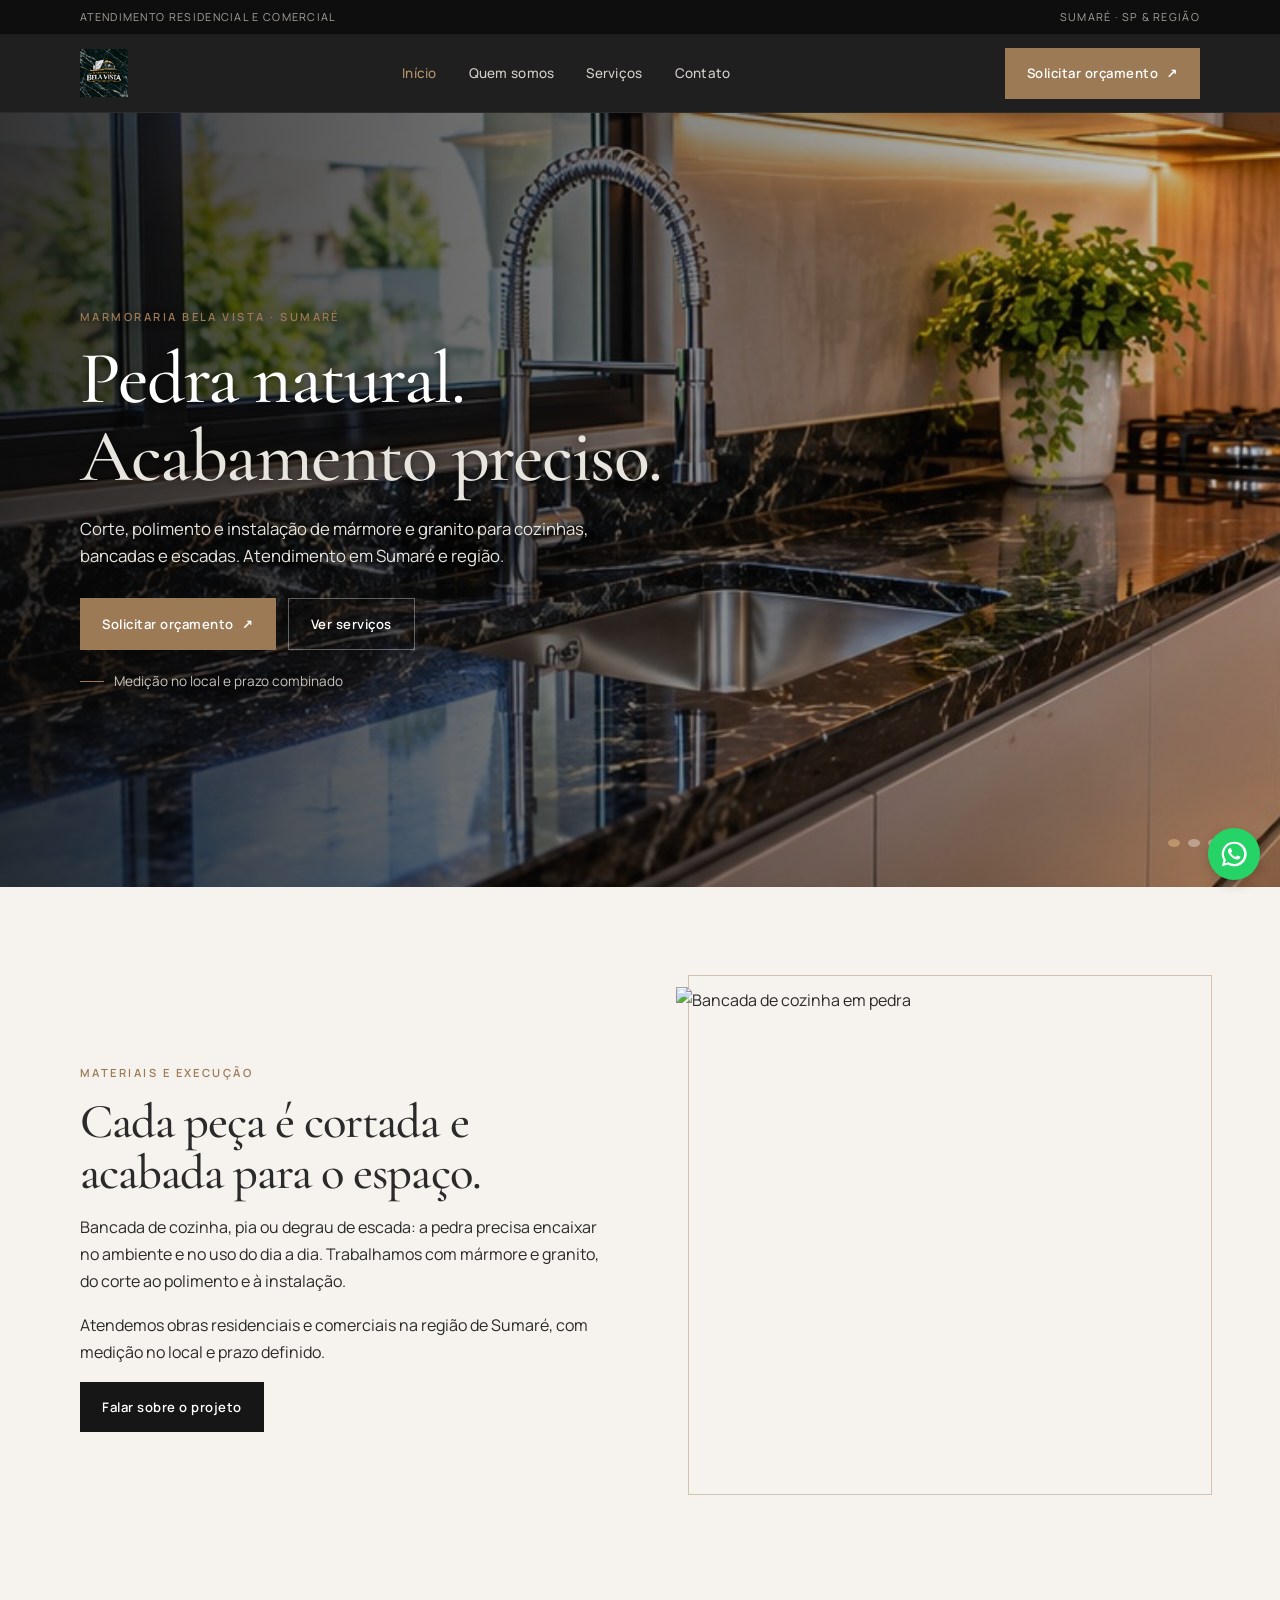
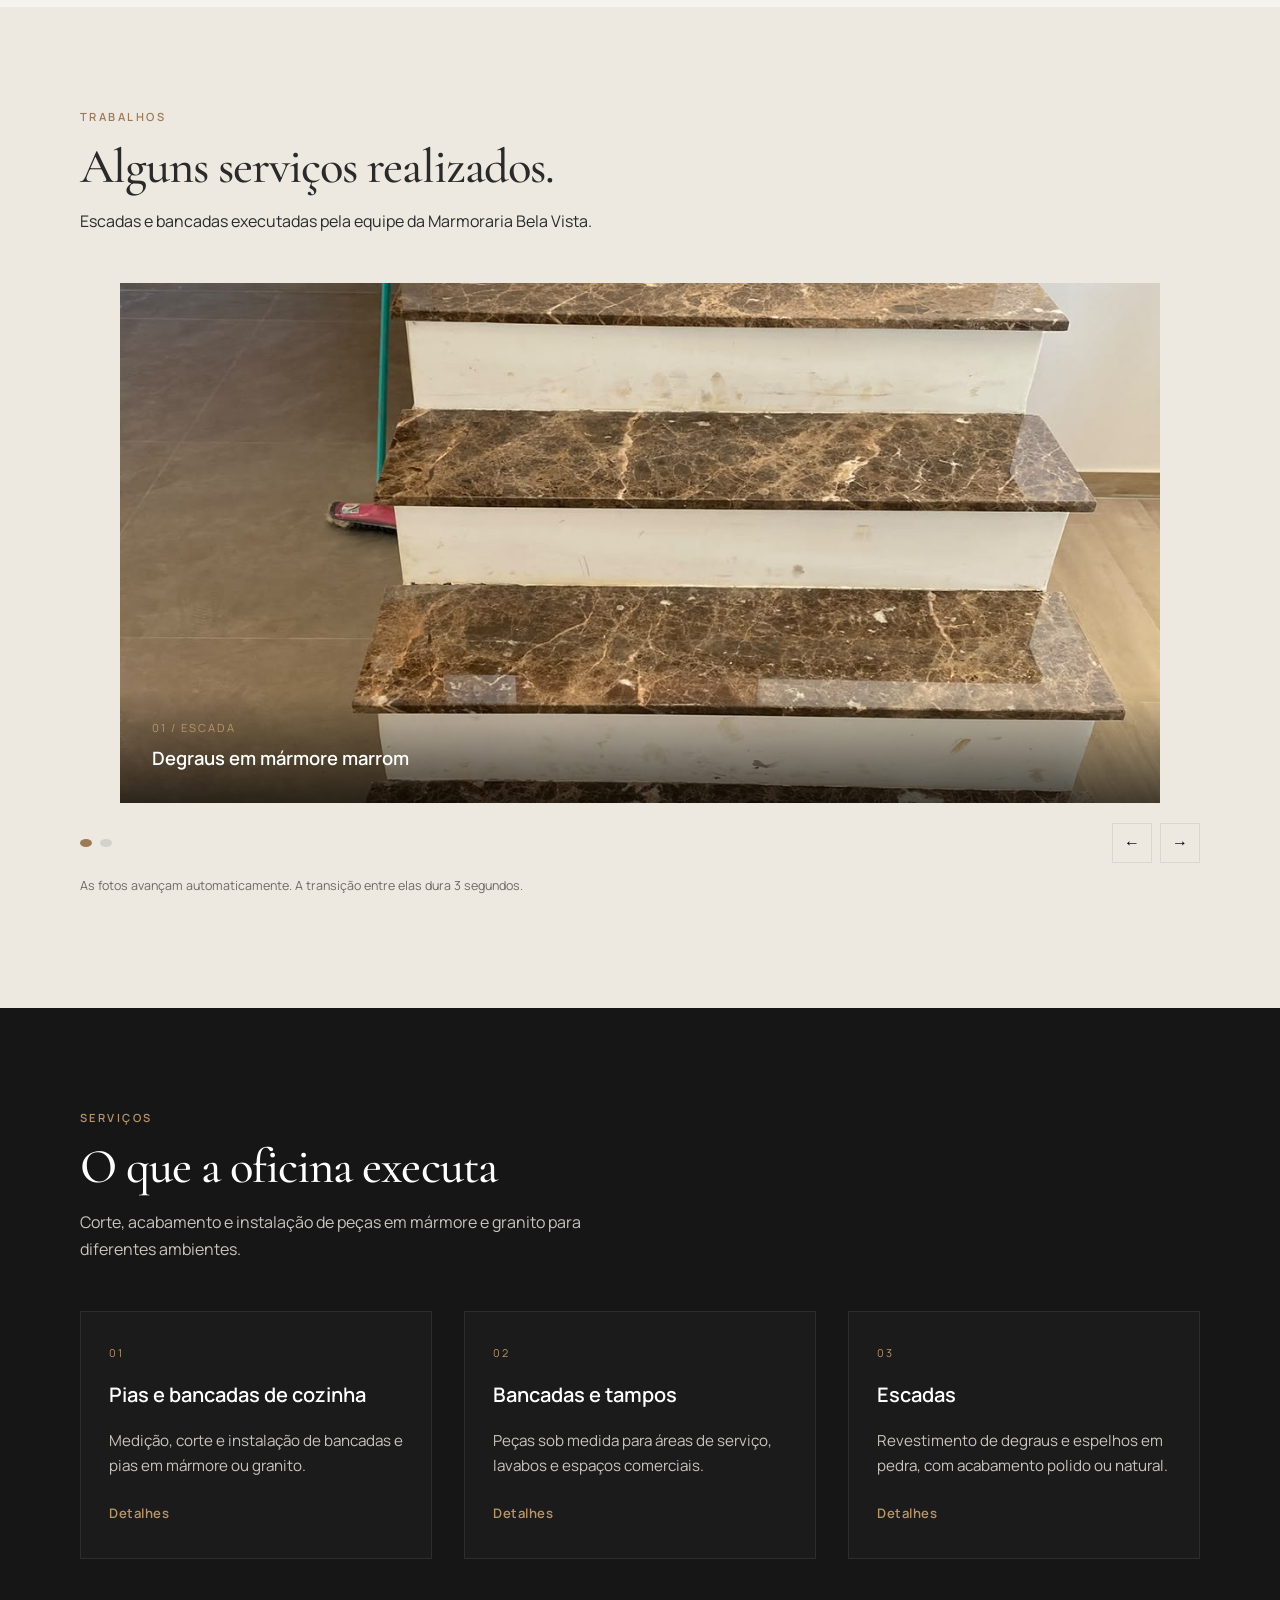
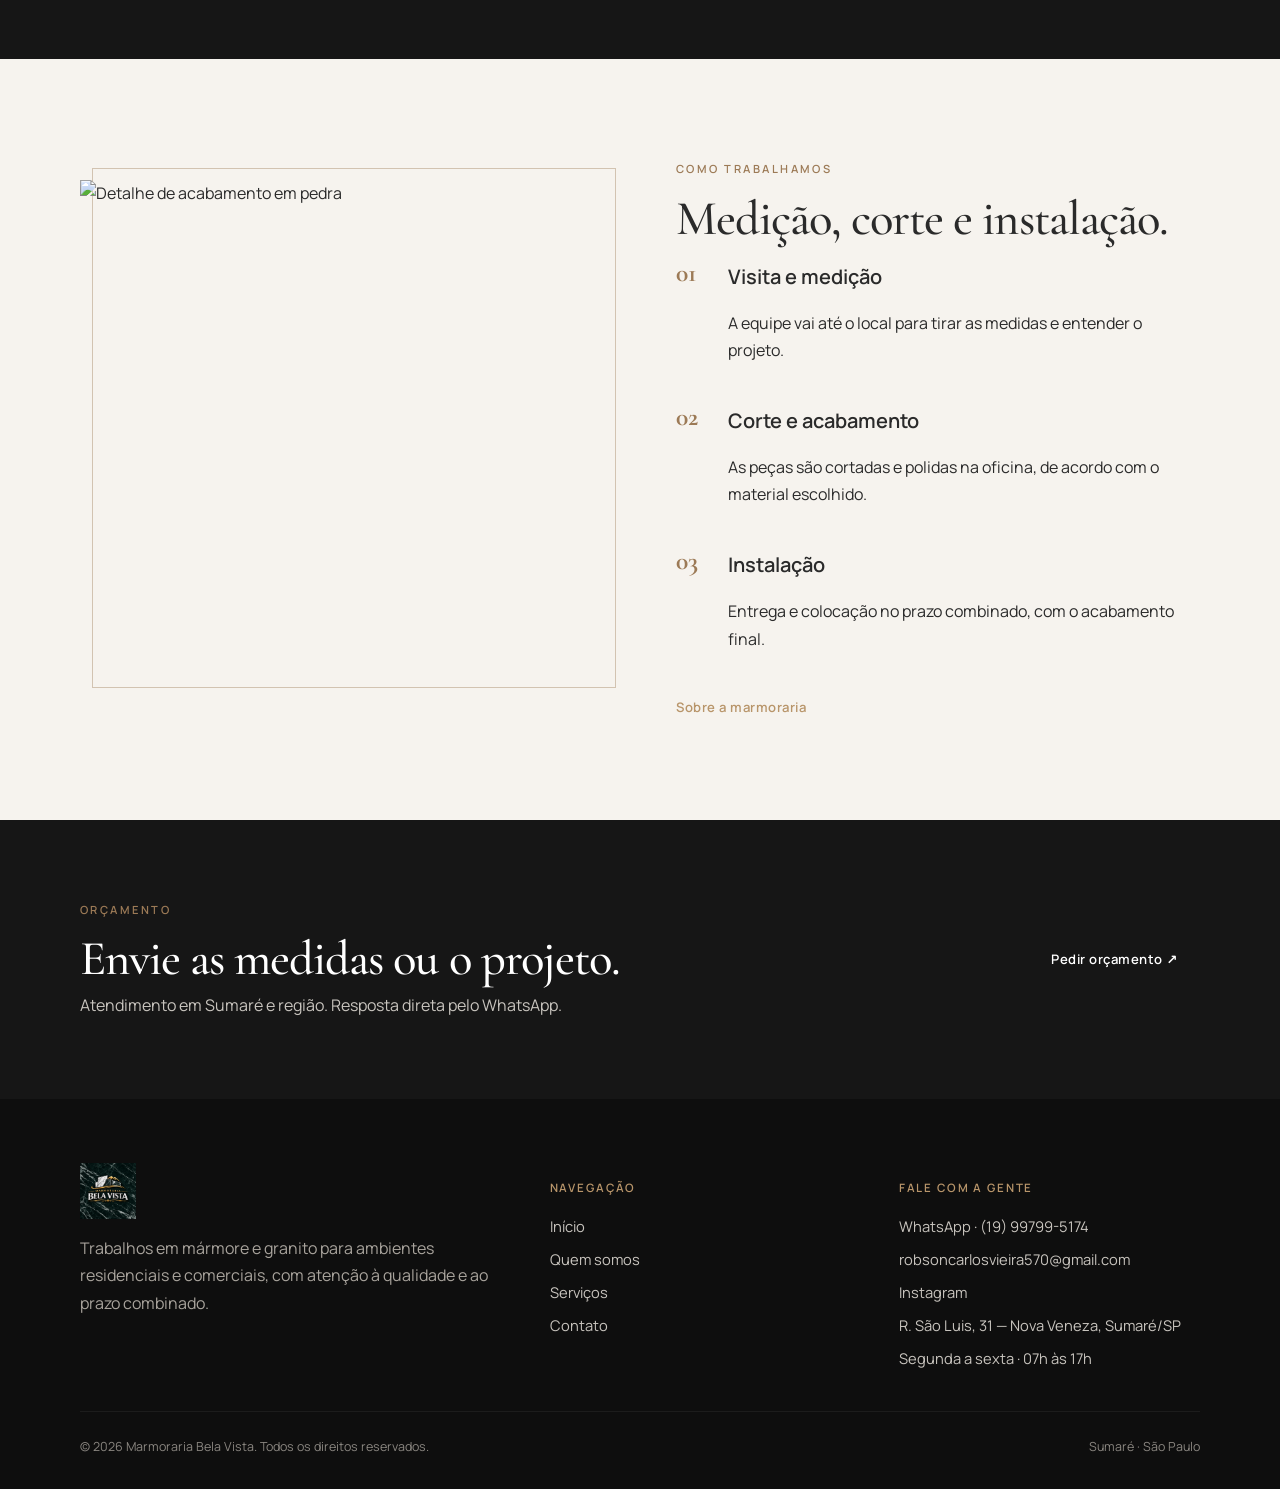
==== commit a1a3e213: "Corrige tamanho do ícone do WhatsApp" ====
--- a/index.html
+++ b/index.html
@@ -57,5 +57,5 @@
 <section class="band"><div class="container band-inner"><div><div class="eyebrow">Orçamento</div><h2 class="serif">Envie as medidas ou o projeto.</h2><p>Atendimento em Sumaré e região. Resposta direta pelo WhatsApp.</p></div><a class="btn btn-dark" href="https://wa.me/5519997995174?text=OL%C3%81%2C%20VIM%20PELO%20SITE%20E%20GOSTARIA%20DE%20SOLICITAR%20UM%20OR%C3%87AMENTO.">Pedir orçamento ↗</a></div></section>
 </main>
 <footer class="footer"><div class="container"><div class="footer-grid"><div><a class="footer-brand" href="./index.html" aria-label="Marmoraria Bela Vista - página inicial"><img src="assets/logo-bela-vista.png" alt="Marmoraria Bela Vista"></a><p>Trabalhos em mármore e granito para ambientes residenciais e comerciais, com atenção à qualidade e ao prazo combinado.</p></div><div><h4>Navegação</h4><div class="footer-links"><a href="./index.html">Início</a><a href="./quem-somos.html">Quem somos</a><a href="./servicos.html">Serviços</a><a href="./contato.html">Contato</a></div></div><div><h4>Fale com a gente</h4><div class="footer-links"><a href="https://wa.me/5519997995174?text=OL%C3%81%2C%20VIM%20PELO%20SITE%20E%20GOSTARIA%20DE%20SOLICITAR%20UM%20OR%C3%87AMENTO.">WhatsApp · (19) 99799-5174</a><a href="mailto:robsoncarlosvieira570@gmail.com">robsoncarlosvieira570@gmail.com</a><a href="https://www.instagram.com/marmorariabelavista.26/" target="_blank" rel="noopener">Instagram</a><span>R. São Luis, 31 — Nova Veneza, Sumaré/SP</span><span>Segunda a sexta · 07h às 17h</span></div></div></div><div class="copyright"><span>© 2026 Marmoraria Bela Vista. Todos os direitos reservados.</span><span>Sumaré · São Paulo</span></div></div></footer>
-<a class="whatsapp" href="https://wa.me/5519997995174?text=OL%C3%81%2C%20VIM%20PELO%20SITE%20E%20GOSTARIA%20DE%20SOLICITAR%20UM%20OR%C3%87AMENTO." target="_blank" rel="noopener" aria-label="Entrar em contato pelo WhatsApp"><svg viewBox="0 0 32 32" aria-hidden="true"><path d="M16 .8A15.1 15.1 0 0 0 3.1 23.7L1 31l7.5-2A15.2 15.2 0 1 0 16 .8zm0 27.5a12.3 12.3 0 0 1-6.3-1.7l-.5-.3-4.4 1.2L6 23.2l-.3-.5A12.4 12.4 0 1 1 16 28.3zm6.8-9.3c-.4-.2-2.2-1.1-2.5-1.2-.3-.1-.6-.2-.8.2-.2.4-1 1.2-1.2 1.4-.2.2-.4.3-.8.1-.4-.2-1.6-.6-3-1.9-1.1-1-1.9-2.2-2.1-2.6-.2-.4 0-.6.2-.8l.6-.7c.2-.2.3-.4.4-.7.1-.3 0-.5 0-.7-.1-.2-.8-2-1.1-2.7-.3-.7-.6-.6-.8-.6h-.7c-.2 0-.7.1-1 .5-.4.4-1.3 1.3-1.3 3.1s1.3 3.5 1.5 3.8c.2.2 2.6 4 6.3 5.6.9.4 1.6.6 2.1.7.9.3 1.8.2 2.4.1.7-.1 2.2-.9 2.5-1.8.3-.9.3-1.7.2-1.8-.1-.2-.3-.3-.7-.5z"/></svg></a>
+<a class="whatsapp" href="https://wa.me/5519997995174?text=OL%C3%81%2C%20VIM%20PELO%20SITE%20E%20GOSTARIA%20DE%20SOLICITAR%20UM%20OR%C3%87AMENTO." target="_blank" rel="noopener" aria-label="Entrar em contato pelo WhatsApp"><svg viewBox="0 0 32 32" width="26" height="26" aria-hidden="true"><path d="M16 .8A15.1 15.1 0 0 0 3.1 23.7L1 31l7.5-2A15.2 15.2 0 1 0 16 .8zm0 27.5a12.3 12.3 0 0 1-6.3-1.7l-.5-.3-4.4 1.2L6 23.2l-.3-.5A12.4 12.4 0 1 1 16 28.3zm6.8-9.3c-.4-.2-2.2-1.1-2.5-1.2-.3-.1-.6-.2-.8.2-.2.4-1 1.2-1.2 1.4-.2.2-.4.3-.8.1-.4-.2-1.6-.6-3-1.9-1.1-1-1.9-2.2-2.1-2.6-.2-.4 0-.6.2-.8l.6-.7c.2-.2.3-.4.4-.7.1-.3 0-.5 0-.7-.1-.2-.8-2-1.1-2.7-.3-.7-.6-.6-.8-.6h-.7c-.2 0-.7.1-1 .5-.4.4-1.3 1.3-1.3 3.1s1.3 3.5 1.5 3.8c.2.2 2.6 4 6.3 5.6.9.4 1.6.6 2.1.7.9.3 1.8.2 2.4.1.7-.1 2.2-.9 2.5-1.8.3-.9.3-1.7.2-1.8-.1-.2-.3-.3-.7-.5z"/></svg></a>
 <script src="script.js"></script></body></html>
--- a/styles.css
+++ b/styles.css
@@ -422,7 +422,7 @@
 .map-frame img { width: 100%; height: 380px; object-fit: cover; }
 
 /* Footer */
-footer {
+footer.footer {
   background: #0E0E0E;
   color: #A8A39C;
   padding: 64px 0 32px;
@@ -431,12 +431,14 @@
   display: grid;
   grid-template-columns: 1.4fr 1fr 1fr;
   gap: 48px;
-  margin-bottom: 48px;
-}
-.footer-logo { width: 140px; margin-bottom: 16px; }
-footer a { color: #C8C4BE; }
-footer a:hover { color: var(--bronze-light); }
-.footer-col h4 {
+  margin-bottom: 40px;
+}
+.footer-brand img {
+  height: 56px;
+  width: auto;
+  margin-bottom: 16px;
+}
+.footer-grid h4 {
   color: var(--bronze-light);
   font-size: 0.72rem;
   letter-spacing: 0.16em;
@@ -444,32 +446,59 @@
   margin-bottom: 16px;
   font-weight: 600;
 }
-.footer-bottom {
+.footer-links {
+  display: flex;
+  flex-direction: column;
+  gap: 8px;
+}
+.footer-links a,
+.footer-links span {
+  color: #C8C4BE;
+  font-size: 0.92rem;
+}
+.footer-links a:hover { color: var(--bronze-light); }
+.copyright {
   display: flex;
   justify-content: space-between;
   padding-top: 24px;
   border-top: 1px solid rgba(255,255,255,0.06);
   font-size: 0.78rem;
-}
-
-/* WhatsApp float */
-.whatsapp-float {
-  position: fixed;
-  bottom: 24px;
-  right: 24px;
-  width: 56px;
-  height: 56px;
+  color: #8A8680;
+}
+
+/* WhatsApp float - constrained */
+.whatsapp {
+  position: fixed !important;
+  bottom: 20px;
+  right: 20px;
+  width: 52px !important;
+  height: 52px !important;
   background: #25D366;
   border-radius: 50%;
   display: flex;
   align-items: center;
   justify-content: center;
-  z-index: 90;
-  box-shadow: 0 4px 16px rgba(0,0,0,0.15);
-  transition: transform 0.2s;
-}
-.whatsapp-float:hover { transform: scale(1.06); }
-.whatsapp-float svg { width: 28px; height: 28px; fill: #fff; }
+  z-index: 999;
+  box-shadow: 0 4px 12px rgba(0,0,0,0.2);
+  text-decoration: none;
+}
+.whatsapp svg {
+  width: 26px !important;
+  height: 26px !important;
+  fill: #fff;
+  display: block;
+}
+
+/* Hero text contrast fix */
+.hero-content h1,
+.hero-content .lead,
+.hero-content .eyebrow,
+.hero-content .hero-note {
+  text-shadow: 0 1px 8px rgba(0,0,0,0.55);
+}
+.hero::after {
+  background: linear-gradient(90deg, rgba(8,8,8,0.82) 0%, rgba(8,8,8,0.5) 50%, rgba(8,8,8,0.2) 100%);
+}
 
 /* Reveal */
 .reveal { opacity: 0; transform: translateY(16px); transition: opacity 0.6s ease, transform 0.6s ease; }
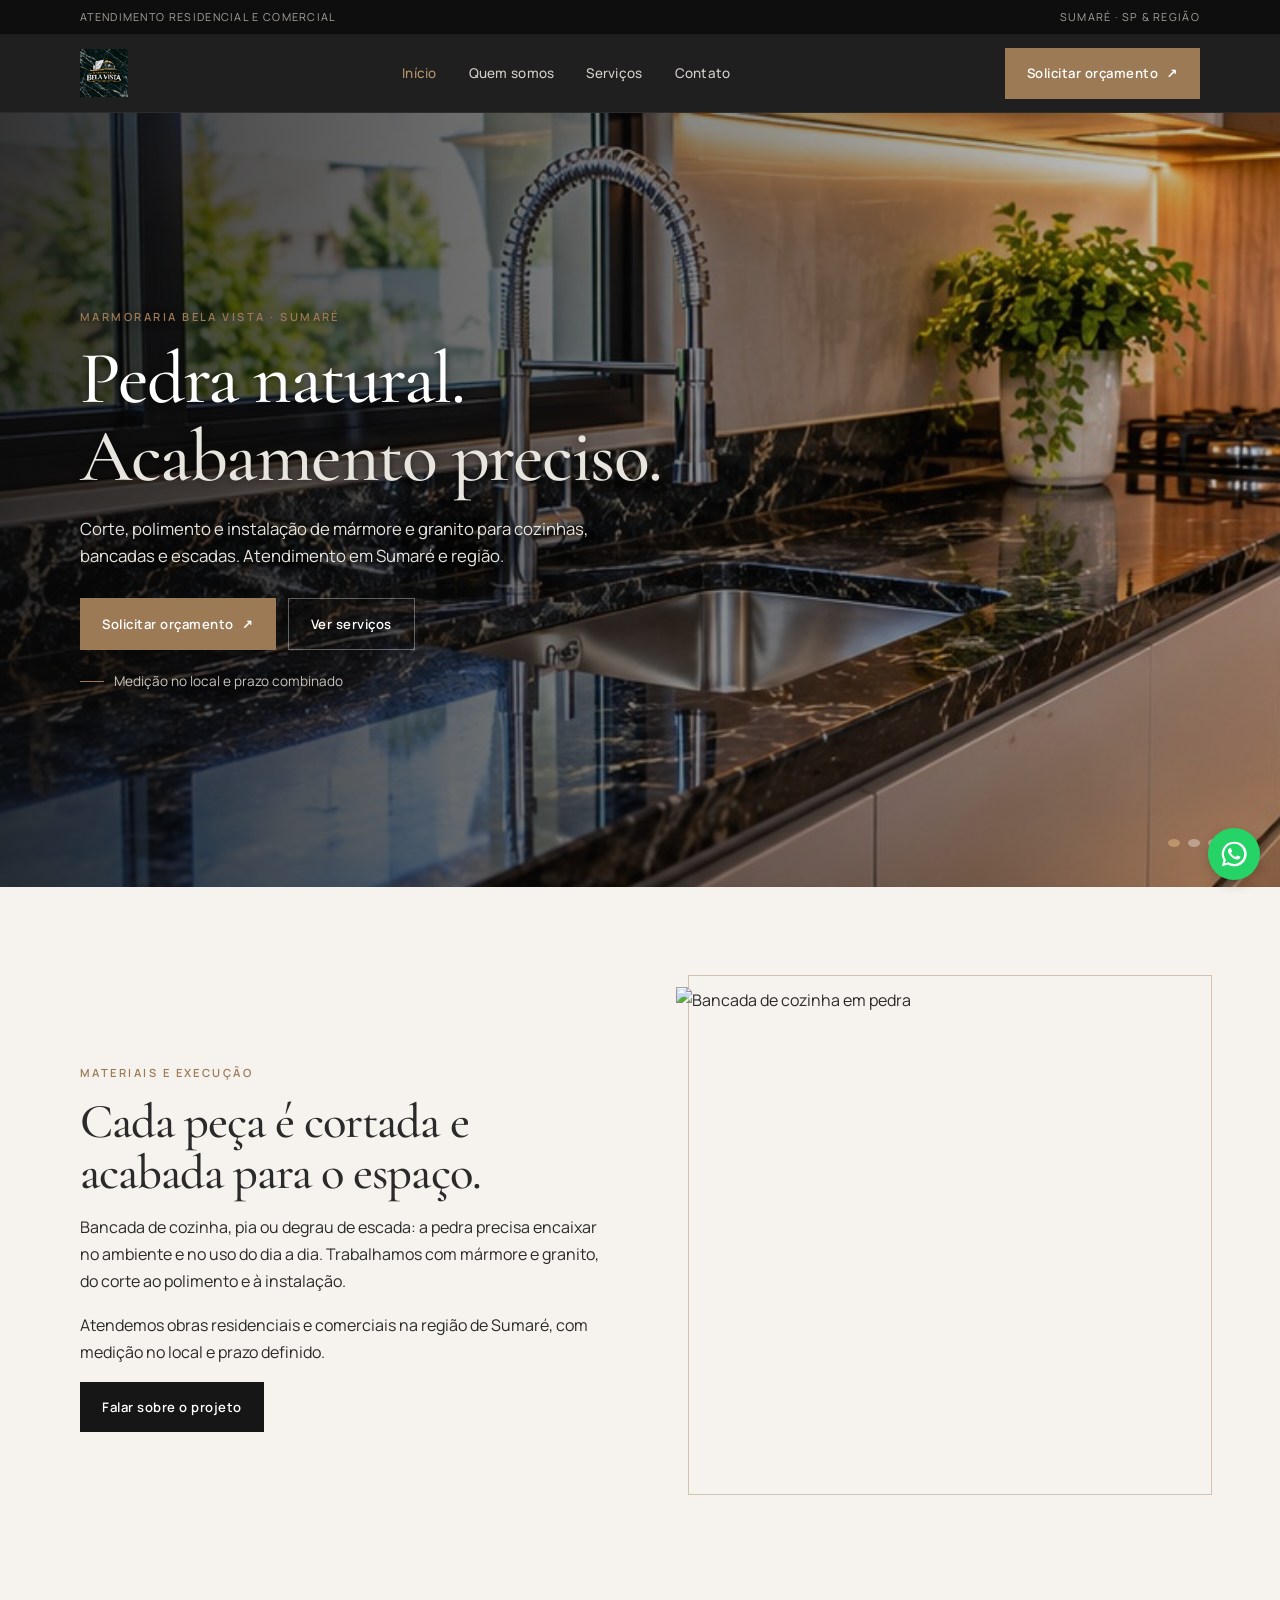
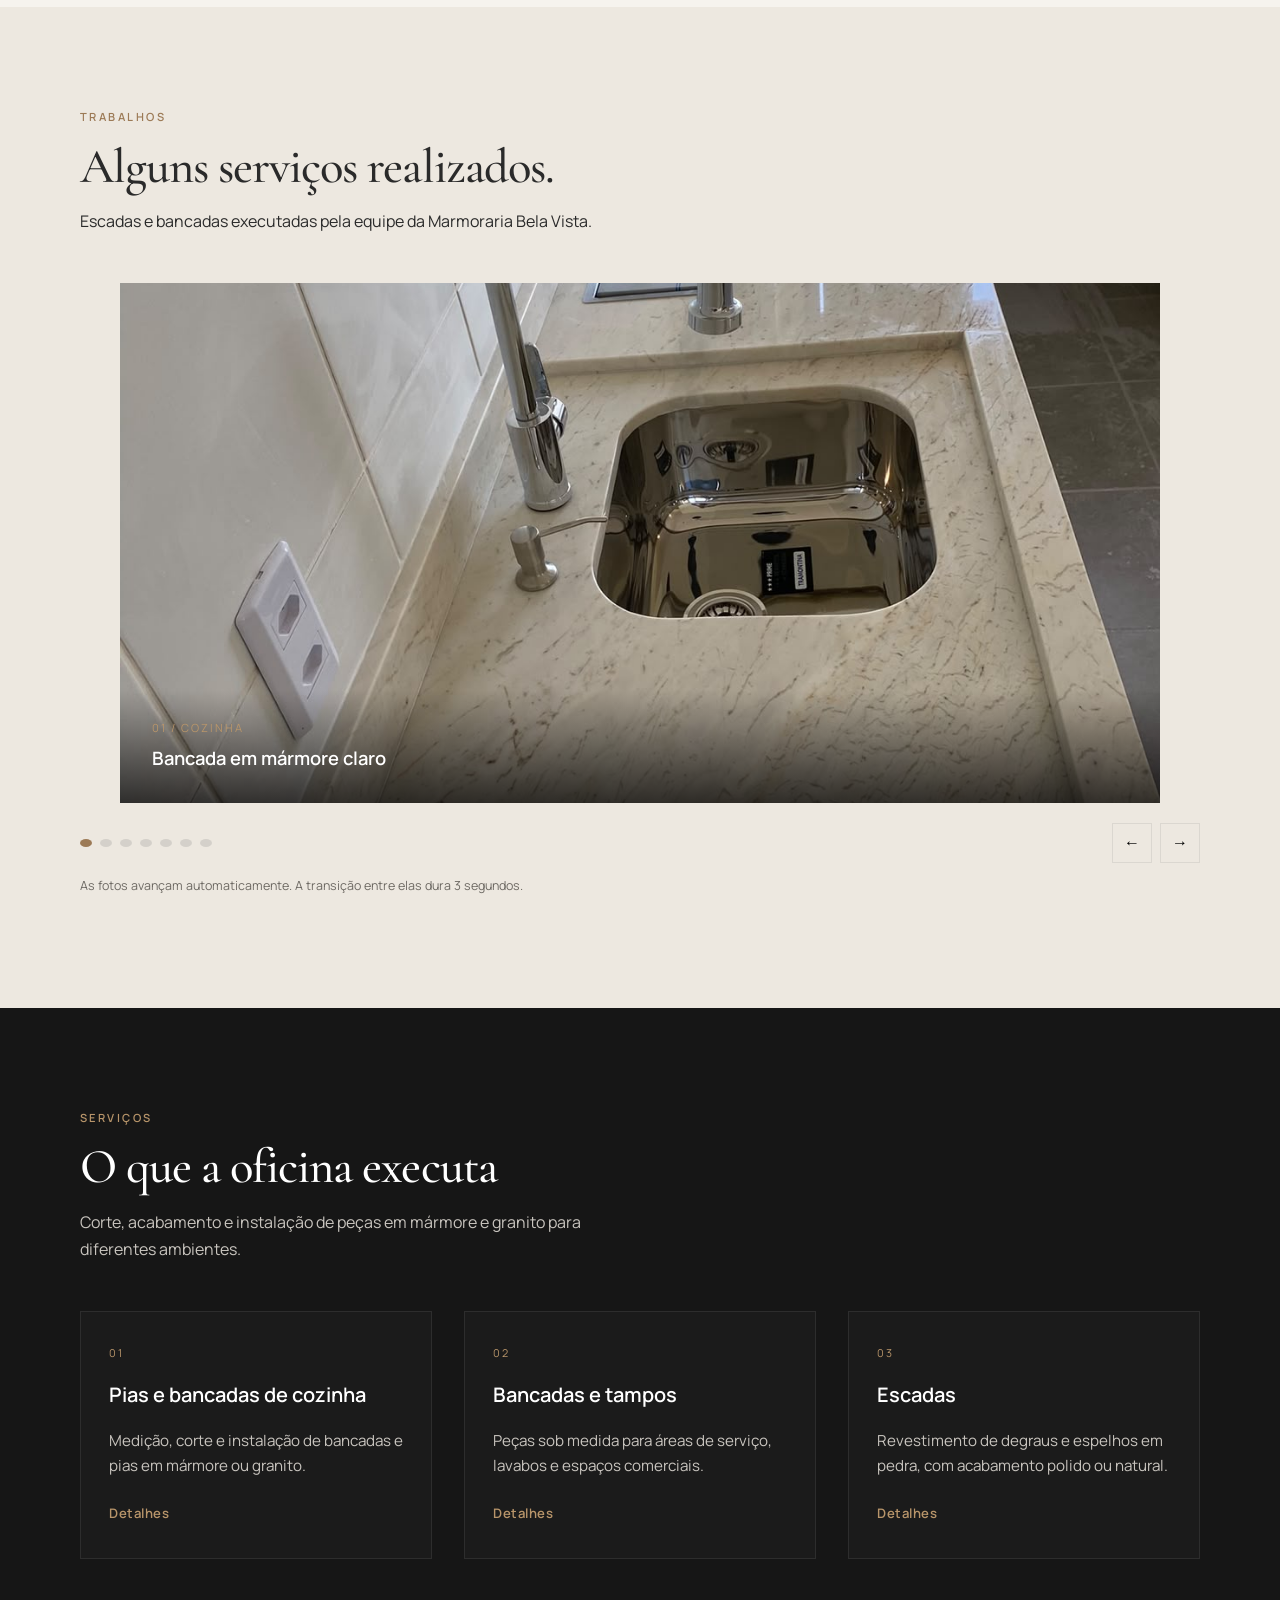
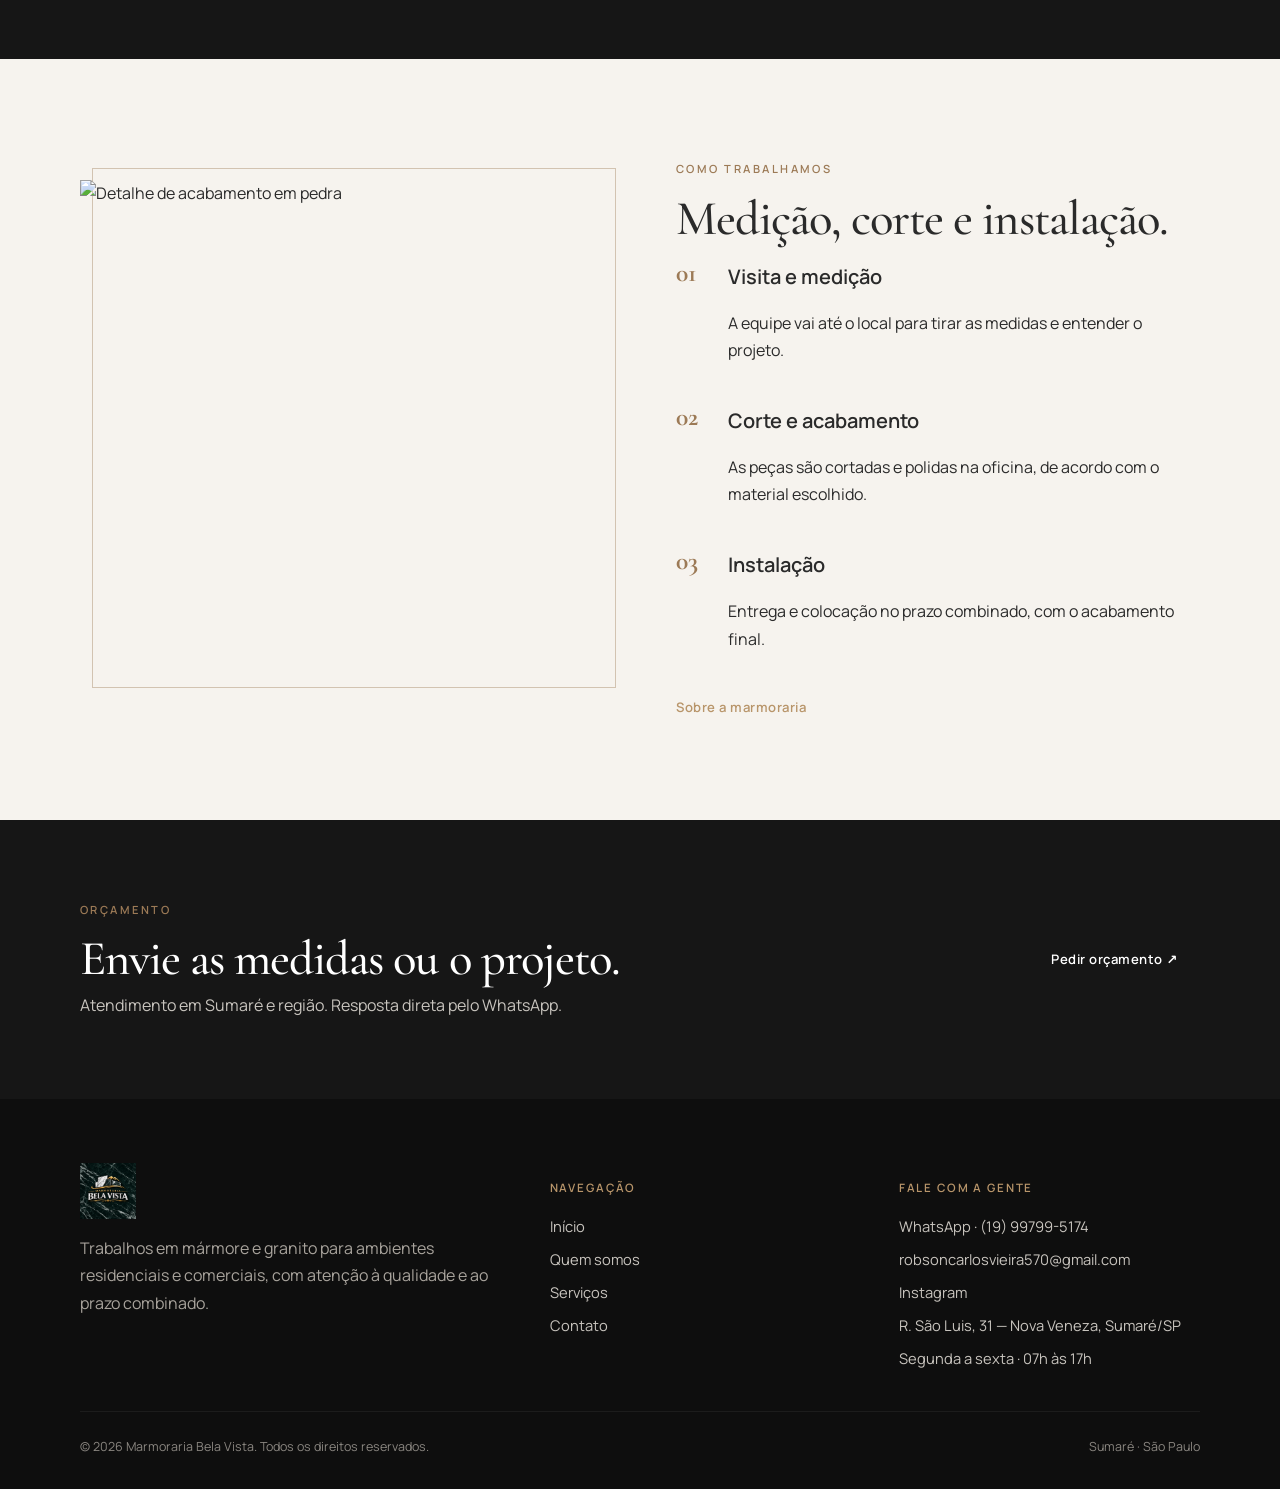
==== commit 217a0217: "Adiciona fotos reais de trabalhos na galeria de projetos" ====
--- a/index.html
+++ b/index.html
@@ -29,18 +29,43 @@
     <div class="project-carousel reveal" aria-label="Galeria de projetos da Marmoraria Bela Vista">
       <div class="project-slides">
         <figure class="project-slide is-active">
-          <img src="assets/projeto-escada-marmore-marrom.jpg" alt="Escada com degraus revestidos em mármore marrom" loading="lazy">
-          <figcaption><span>01 / Escada</span><strong>Degraus em mármore marrom</strong></figcaption>
+          <img src="assets/projeto-cozinha-clara.jpg" alt="Bancada de cozinha em mármore claro com pia e fogão" loading="lazy">
+          <figcaption><span>01 / Cozinha</span><strong>Bancada em mármore claro</strong></figcaption>
         </figure>
         <figure class="project-slide">
-          <img src="assets/projeto-bancada-cozinha.jpg" alt="Bancada de cozinha em pedra clara com cuba de inox" loading="lazy">
-          <figcaption><span>02 / Cozinha</span><strong>Bancada em pedra clara com cuba</strong></figcaption>
+          <img src="assets/projeto-bancada-cinza.jpg" alt="Bancada em granito cinza" loading="lazy">
+          <figcaption><span>02 / Cozinha</span><strong>Bancada em granito cinza</strong></figcaption>
+        </figure>
+        <figure class="project-slide">
+          <img src="assets/projeto-lavabo-marrom.jpg" alt="Bancada de lavabo em mármore marrom com cuba" loading="lazy">
+          <figcaption><span>03 / Lavabo</span><strong>Bancada em mármore marrom</strong></figcaption>
+        </figure>
+        <figure class="project-slide">
+          <img src="assets/projeto-churrasqueira-preta.jpg" alt="Bancada de churrasqueira em granito preto" loading="lazy">
+          <figcaption><span>04 / Área externa</span><strong>Bancada de churrasqueira</strong></figcaption>
+        </figure>
+        <figure class="project-slide">
+          <img src="assets/projeto-pia-banheiro.jpg" alt="Pia de banheiro em pedra clara" loading="lazy">
+          <figcaption><span>05 / Banheiro</span><strong>Pia em pedra clara</strong></figcaption>
+        </figure>
+        <figure class="project-slide">
+          <img src="assets/projeto-bancada-marmore-branco.jpg" alt="Bancada em mármore branco com móvel" loading="lazy">
+          <figcaption><span>06 / Ambiente</span><strong>Bancada em mármore branco</strong></figcaption>
+        </figure>
+        <figure class="project-slide">
+          <img src="assets/projeto-escada-marmore-marrom.jpg" alt="Escada com degraus em mármore marrom" loading="lazy">
+          <figcaption><span>07 / Escada</span><strong>Degraus em mármore marrom</strong></figcaption>
         </figure>
       </div>
       <div class="project-controls">
         <div class="project-dots" aria-label="Selecionar foto">
           <button class="project-dot is-active" aria-label="Mostrar foto 1" aria-pressed="true"></button>
           <button class="project-dot" aria-label="Mostrar foto 2" aria-pressed="false"></button>
+          <button class="project-dot" aria-label="Mostrar foto 3" aria-pressed="false"></button>
+          <button class="project-dot" aria-label="Mostrar foto 4" aria-pressed="false"></button>
+          <button class="project-dot" aria-label="Mostrar foto 5" aria-pressed="false"></button>
+          <button class="project-dot" aria-label="Mostrar foto 6" aria-pressed="false"></button>
+          <button class="project-dot" aria-label="Mostrar foto 7" aria-pressed="false"></button>
         </div>
         <div class="project-arrows">
           <button class="project-arrow project-prev" aria-label="Foto anterior">←</button>
